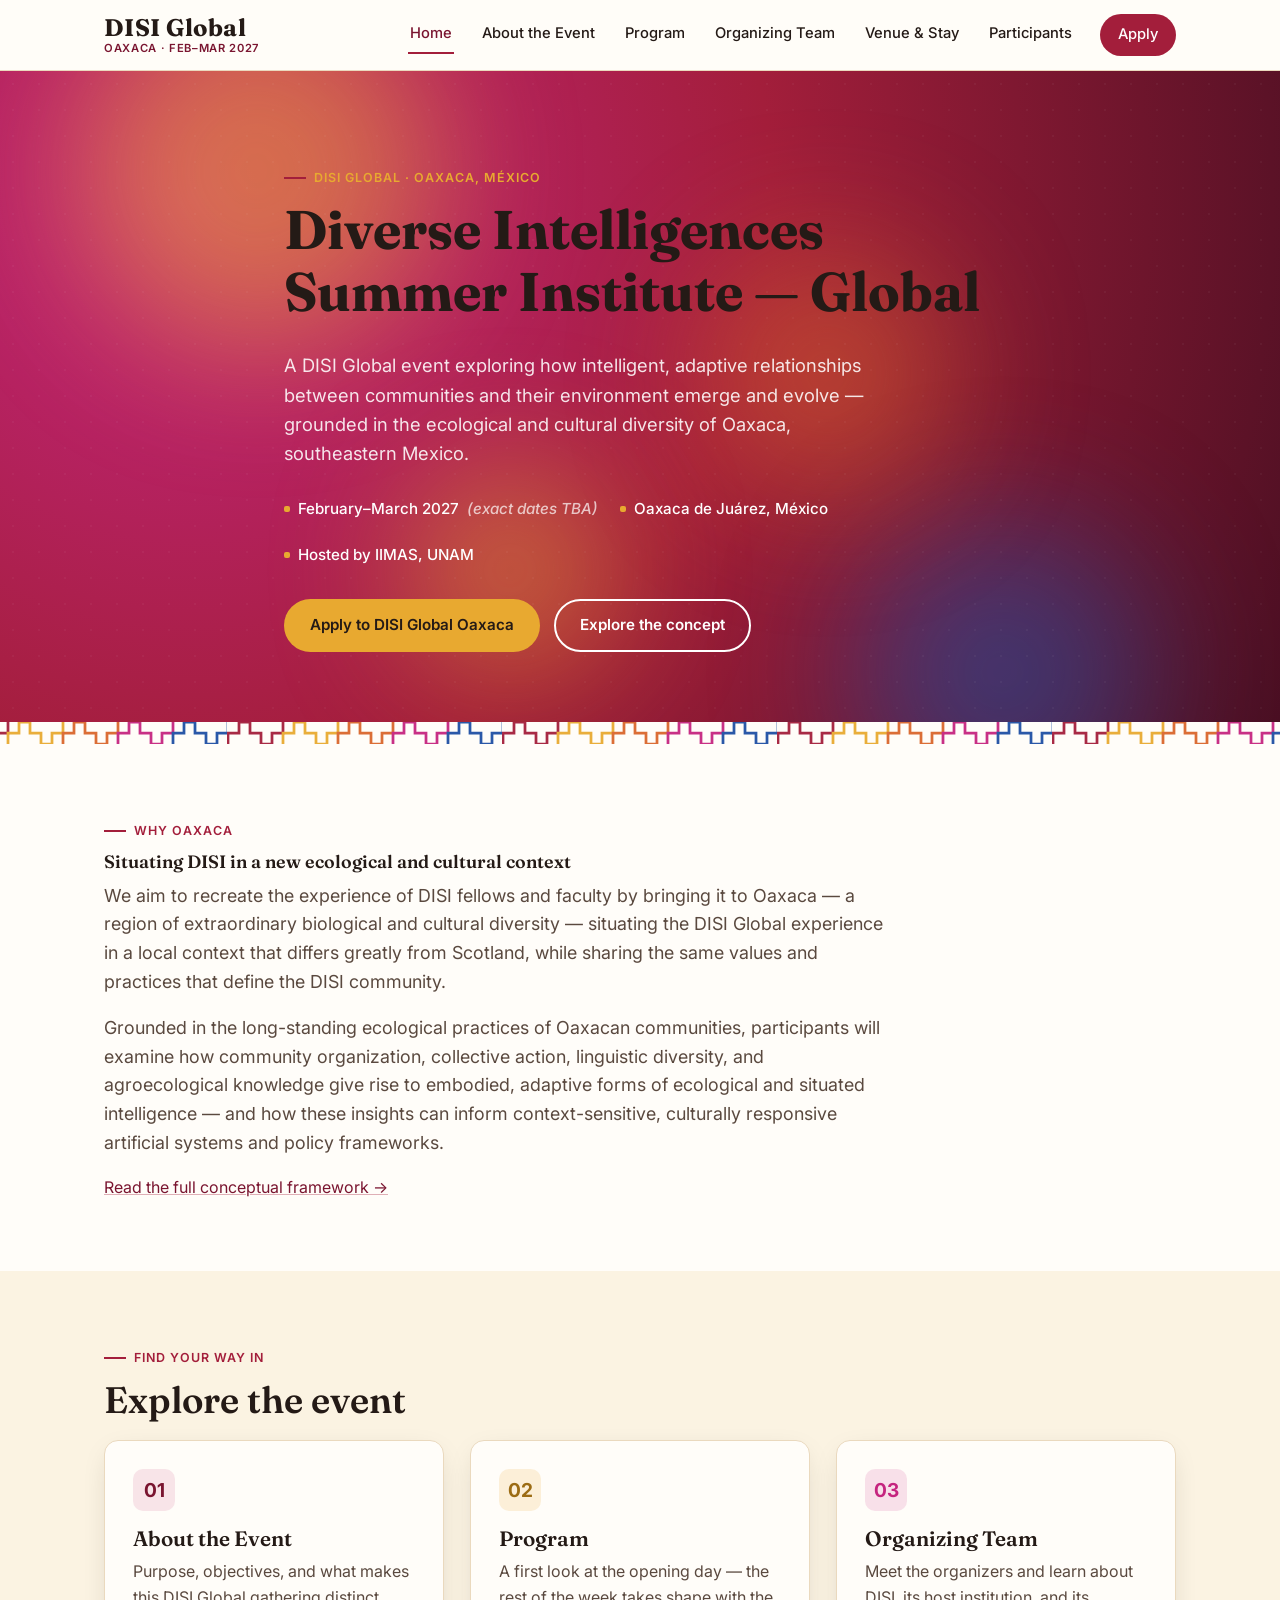
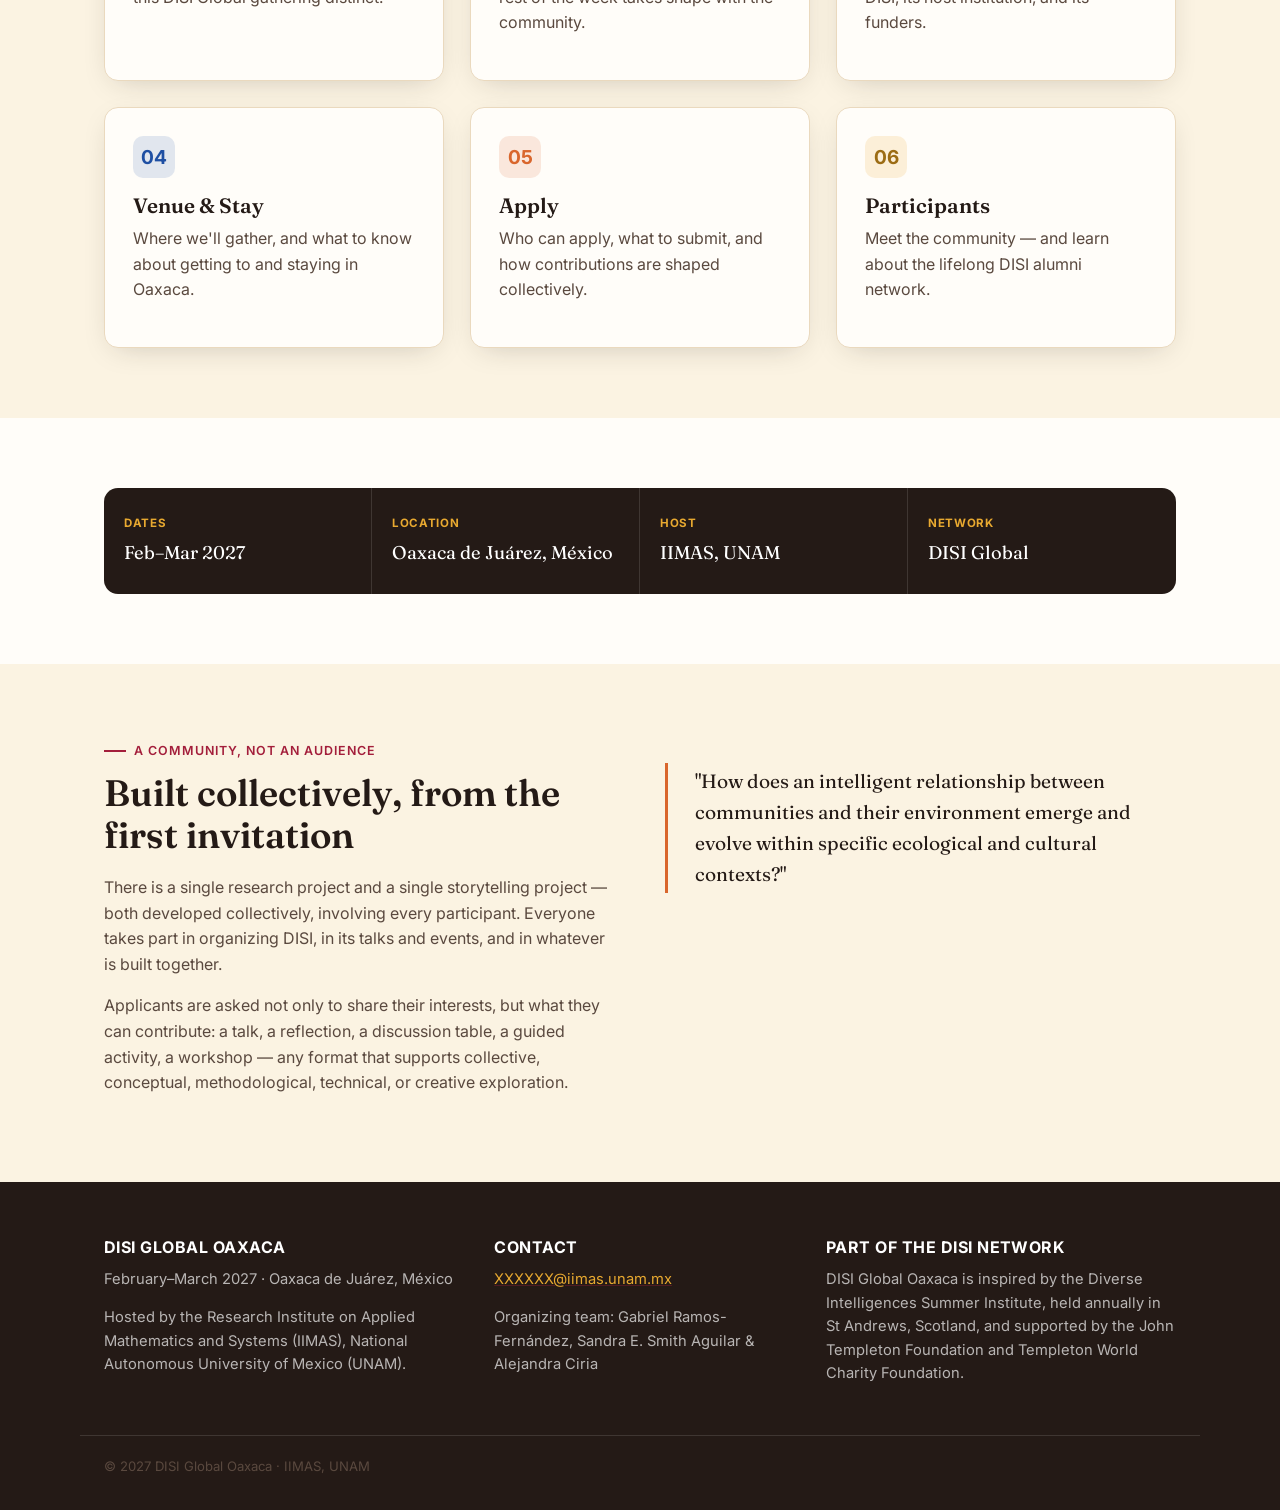
==== index.html @ a5897140 "Initial DISI Global Oaxaca website" ====
<!DOCTYPE html>
<html lang="en">
<head>
<meta charset="UTF-8">
<meta name="viewport" content="width=device-width, initial-scale=1.0">
<title>DISI Global Oaxaca — Diverse Intelligences Summer Institute</title>
<meta name="description" content="DISI Global Oaxaca (February–March 2027) explores ecological and situated intelligence across biological, social, and artificial systems, grounded in the cultural and biological diversity of Oaxaca, Mexico.">
<link rel="icon" href="assets/favicon.svg" type="image/svg+xml">
<link rel="stylesheet" href="css/style.css">
</head>
<body>

<header class="site-header">
  <div class="container header-inner">
    <a href="index.html" class="brand">
      <span class="brand-mark">DISI Global</span>
      <span class="brand-sub">Oaxaca · Feb–Mar 2027</span>
    </a>
    <button class="nav-toggle" aria-label="Toggle menu" aria-expanded="false">
      <span></span><span></span><span></span>
    </button>
    <nav class="site-nav">
      <a href="index.html">Home</a>
      <a href="about.html">About the Event</a>
      <a href="program.html">Program</a>
      <a href="organizers.html">Organizing Team</a>
      <a href="venue.html">Venue &amp; Stay</a>
      <a href="participants.html">Participants</a>
      <a href="apply.html" class="nav-cta">Apply</a>
    </nav>
  </div>
</header>

<section class="hero">
  <div class="hero-blobs" aria-hidden="true">
    <span class="hero-blob b1"></span>
    <span class="hero-blob b2"></span>
    <span class="hero-blob b3"></span>
    <span class="hero-blob b4"></span>
  </div>
  <div class="container hero-inner">
    <span class="eyebrow" style="color:var(--marigold)">DISI Global · Oaxaca, México</span>
    <h1>Diverse Intelligences<br>Summer Institute — Global</h1>
    <p class="lede">A DISI Global event exploring how intelligent, adaptive relationships between communities and their environment emerge and evolve — grounded in the ecological and cultural diversity of Oaxaca, southeastern Mexico.</p>
    <div class="meta-row">
      <span>February–March 2027 <em style="opacity:.7">(exact dates TBA)</em></span>
      <span>Oaxaca de Juárez, México</span>
      <span>Hosted by IIMAS, UNAM</span>
    </div>
    <div class="cta-row">
      <a href="apply.html" class="btn btn-primary on-hero">Apply to DISI Global Oaxaca</a>
      <a href="about.html" class="btn btn-outline on-dark">Explore the concept</a>
    </div>
  </div>
</section>
<div class="pattern-strip"></div>

<section>
  <div class="container">
    <span class="eyebrow">Why Oaxaca</span>
    <h2 class="lead-text">Situating DISI in a new ecological and cultural context</h2>
    <p class="lead-text">We aim to recreate the experience of DISI fellows and faculty by bringing it to Oaxaca — a region of extraordinary biological and cultural diversity — situating the DISI Global experience in a local context that differs greatly from Scotland, while sharing the same values and practices that define the DISI community.</p>
    <p class="lead-text">Grounded in the long-standing ecological practices of Oaxacan communities, participants will examine how community organization, collective action, linguistic diversity, and agroecological knowledge give rise to embodied, adaptive forms of ecological and situated intelligence — and how these insights can inform context-sensitive, culturally responsive artificial systems and policy frameworks.</p>
    <a href="about.html">Read the full conceptual framework →</a>
  </div>
</section>

<section class="section-alt">
  <div class="container">
    <span class="eyebrow">Find your way in</span>
    <h2>Explore the event</h2>
    <div class="grid grid-3">
      <a href="about.html" class="card" style="text-decoration:none;">
        <div class="card-icon">01</div>
        <h3>About the Event</h3>
        <p>Purpose, objectives, and what makes this DISI Global gathering distinct.</p>
      </a>
      <a href="program.html" class="card" style="text-decoration:none;">
        <div class="card-icon mustard">02</div>
        <h3>Program</h3>
        <p>A first look at the opening day — the rest of the week takes shape with the community.</p>
      </a>
      <a href="organizers.html" class="card" style="text-decoration:none;">
        <div class="card-icon magenta">03</div>
        <h3>Organizing Team</h3>
        <p>Meet the organizers and learn about DISI, its host institution, and its funders.</p>
      </a>
      <a href="venue.html" class="card" style="text-decoration:none;">
        <div class="card-icon cobalt">04</div>
        <h3>Venue &amp; Stay</h3>
        <p>Where we'll gather, and what to know about getting to and staying in Oaxaca.</p>
      </a>
      <a href="apply.html" class="card" style="text-decoration:none;">
        <div class="card-icon terracotta">05</div>
        <h3>Apply</h3>
        <p>Who can apply, what to submit, and how contributions are shaped collectively.</p>
      </a>
      <a href="participants.html" class="card" style="text-decoration:none;">
        <div class="card-icon mustard">06</div>
        <h3>Participants</h3>
        <p>Meet the community — and learn about the lifelong DISI alumni network.</p>
      </a>
    </div>
  </div>
</section>

<section>
  <div class="container">
    <div class="facts-strip">
      <div class="fact"><div class="label">Dates</div><div class="value">Feb–Mar 2027</div></div>
      <div class="fact"><div class="label">Location</div><div class="value">Oaxaca de Juárez, México</div></div>
      <div class="fact"><div class="label">Host</div><div class="value">IIMAS, UNAM</div></div>
      <div class="fact"><div class="label">Network</div><div class="value">DISI Global</div></div>
    </div>
  </div>
</section>

<section class="section-alt">
  <div class="container two-col">
    <div>
      <span class="eyebrow">A community, not an audience</span>
      <h2>Built collectively, from the first invitation</h2>
      <p>There is a single research project and a single storytelling project — both developed collectively, involving every participant. Everyone takes part in organizing DISI, in its talks and events, and in whatever is built together.</p>
      <p>Applicants are asked not only to share their interests, but what they can contribute: a talk, a reflection, a discussion table, a guided activity, a workshop — any format that supports collective, conceptual, methodological, technical, or creative exploration.</p>
    </div>
    <blockquote>
      "How does an intelligent relationship between communities and their environment emerge and evolve within specific ecological and cultural contexts?"
    </blockquote>
  </div>
</section>

<footer class="site-footer">
  <div class="container footer-inner">
    <div>
      <h3>DISI Global Oaxaca</h3>
      <p>February–March 2027 · Oaxaca de Juárez, México</p>
      <p>Hosted by the Research Institute on Applied Mathematics and Systems (IIMAS), National Autonomous University of Mexico (UNAM).</p>
    </div>
    <div>
      <h3>Contact</h3>
      <p><a href="mailto:XXXXXX@iimas.unam.mx">XXXXXX@iimas.unam.mx</a></p>
      <p>Organizing team: Gabriel Ramos-Fernández, Sandra E. Smith Aguilar &amp; Alejandra Ciria</p>
    </div>
    <div>
      <h3>Part of the DISI Network</h3>
      <p>DISI Global Oaxaca is inspired by the Diverse Intelligences Summer Institute, held annually in St Andrews, Scotland, and supported by the John Templeton Foundation and Templeton World Charity Foundation.</p>
    </div>
  </div>
  <div class="footer-bottom container">
    <p>© 2027 DISI Global Oaxaca · IIMAS, UNAM</p>
  </div>
</footer>

<script src="js/main.js"></script>
</body>
</html>
---- css/style.css ----
/* ==========================================================================
   DISI Global Oaxaca — design system
   ========================================================================== */

@import url('https://fonts.googleapis.com/css2?family=Fraunces:opsz,wght@9..144,400;9..144,500;9..144,600;9..144,700&family=Inter:wght@400;500;600;700&display=swap');

:root {
  /* brand — grana cochinilla, the classic Oaxacan cochineal red */
  --cochinilla:        #A31E3B;
  --cochinilla-dark:   #7A1530;
  --cochinilla-tint:   #F8E4E8;

  /* Oaxaca-inspired accents — market walls, textiles */
  --terracotta:  #D9662C;
  --marigold:    #E8A930;
  --magenta:     #C5257F;
  --cobalt:      #1E4FA3;
  --wine:        #4A0F22;

  /* neutrals */
  --cream:       #FBF3E2;
  --paper:       #FFFDF9;
  --charcoal:    #241A16;
  --ink-soft:    #5A493F;
  --line:        #EAD9BE;

  --font-display: 'Fraunces', Georgia, serif;
  --font-body: 'Inter', -apple-system, BlinkMacSystemFont, sans-serif;

  --radius: 14px;
  --shadow-soft: 0 8px 30px -12px rgba(34, 31, 28, 0.25);
  --container: 1120px;
}

* { box-sizing: border-box; }
html { scroll-behavior: smooth; }

body {
  margin: 0;
  font-family: var(--font-body);
  color: var(--charcoal);
  background: var(--paper);
  line-height: 1.6;
  -webkit-font-smoothing: antialiased;
}

h1, h2, h3, h4 {
  font-family: var(--font-display);
  font-weight: 600;
  line-height: 1.15;
  margin: 0 0 0.5em;
  color: var(--charcoal);
}

h1 { font-size: clamp(2.2rem, 5vw, 3.4rem); font-weight: 700; }
h2 { font-size: clamp(1.6rem, 3vw, 2.3rem); }
h3 { font-size: 1.3rem; }

p { margin: 0 0 1em; color: var(--ink-soft); }
a { color: var(--cochinilla-dark); text-decoration-color: rgba(163,30,59,0.35); }
a:hover { color: var(--terracotta); }

.container {
  max-width: var(--container);
  margin: 0 auto;
  padding: 0 24px;
}

.eyebrow {
  display: inline-flex;
  align-items: center;
  gap: 8px;
  font-size: 0.78rem;
  font-weight: 600;
  letter-spacing: 0.08em;
  text-transform: uppercase;
  color: var(--cochinilla);
  margin-bottom: 0.9em;
}
.eyebrow::before {
  content: "";
  width: 22px;
  height: 2px;
  background: var(--cochinilla);
  display: inline-block;
}

/* ---------------------------------- pattern strip ---------------------- */
.pattern-strip {
  height: 22px;
  background: url('../assets/pattern.svg') repeat-x center / auto 100%;
  opacity: 0.95;
}

/* ---------------------------------- header ------------------------------ */
.site-header {
  position: sticky;
  top: 0;
  z-index: 100;
  background: rgba(255, 253, 248, 0.92);
  backdrop-filter: blur(8px);
  border-bottom: 1px solid var(--line);
}
.header-inner {
  display: flex;
  align-items: center;
  justify-content: space-between;
  padding: 14px 24px;
}
.brand {
  display: flex;
  flex-direction: column;
  text-decoration: none;
  line-height: 1.1;
}
.brand-mark {
  font-family: var(--font-display);
  font-weight: 700;
  font-size: 1.5rem;
  color: var(--charcoal);
  letter-spacing: 0.02em;
}
.brand-sub {
  font-size: 0.7rem;
  color: var(--cochinilla-dark);
  font-weight: 600;
  letter-spacing: 0.06em;
  text-transform: uppercase;
}

.site-nav {
  display: flex;
  align-items: center;
  gap: 26px;
}
.site-nav a {
  font-size: 0.92rem;
  font-weight: 500;
  color: var(--charcoal);
  text-decoration: none;
  padding: 6px 2px;
  border-bottom: 2px solid transparent;
  transition: border-color 0.15s ease, color 0.15s ease;
}
.site-nav a:hover { color: var(--cochinilla-dark); }
.site-nav a.active { border-color: var(--cochinilla); color: var(--cochinilla-dark); }
.site-nav a.nav-cta {
  background: var(--cochinilla);
  color: #fff;
  padding: 9px 18px;
  border-radius: 999px;
  border-bottom: none;
}
.site-nav a.nav-cta:hover { background: var(--terracotta); color: #fff; }

.nav-toggle {
  display: none;
  flex-direction: column;
  gap: 5px;
  background: none;
  border: none;
  cursor: pointer;
  padding: 8px;
}
.nav-toggle span {
  width: 24px;
  height: 2px;
  background: var(--charcoal);
  display: block;
}

/* ---------------------------------- buttons ------------------------------ */
.btn {
  display: inline-flex;
  align-items: center;
  gap: 8px;
  padding: 12px 24px;
  border-radius: 999px;
  font-weight: 600;
  font-size: 0.95rem;
  text-decoration: none;
  border: 2px solid transparent;
  transition: transform 0.15s ease, box-shadow 0.15s ease, background 0.15s ease;
}
.btn:hover { transform: translateY(-1px); }
.btn-primary { background: var(--cochinilla); color: #fff; }
.btn-primary:hover { background: var(--cochinilla-dark); color: #fff; }
.btn-primary.on-hero { background: var(--marigold); color: var(--charcoal); }
.btn-primary.on-hero:hover { background: #fff; color: var(--cochinilla-dark); }
.btn-outline { border-color: var(--charcoal); color: var(--charcoal); }
.btn-outline:hover { border-color: var(--cochinilla-dark); color: var(--cochinilla-dark); }
.btn-outline.on-dark { border-color: #fff; color: #fff; }
.btn-outline.on-dark:hover { border-color: var(--marigold); color: var(--marigold); }

/* ---------------------------------- hero ------------------------------ */
.hero {
  position: relative;
  background: radial-gradient(circle at 15% 20%, var(--magenta) 0%, var(--cochinilla) 48%, var(--wine) 100%);
  color: #fff;
  padding: 90px 0 70px;
  overflow: hidden;
}
.hero::after {
  content: "";
  position: absolute;
  inset: 0;
  background-image: radial-gradient(rgba(255,255,255,0.08) 1.5px, transparent 1.5px);
  background-size: 26px 26px;
  opacity: 0.5;
  pointer-events: none;
}
.hero-inner { position: relative; z-index: 1; max-width: 760px; }

/* animated, mouse-reactive color blobs — homepage hero only */
.hero-blobs {
  position: absolute;
  inset: 0;
  z-index: 0;
  overflow: hidden;
  pointer-events: none;
  transition: transform 0.35s ease-out;
}
.hero-blob {
  position: absolute;
  border-radius: 50%;
  filter: blur(70px);
  opacity: 0.55;
  will-change: transform;
}
.hero-blob.b1 { width: 360px; height: 360px; background: var(--marigold); top: -80px; left: 6%; animation: drift1 15s ease-in-out infinite; }
.hero-blob.b2 { width: 300px; height: 300px; background: var(--cobalt); bottom: -100px; right: 10%; animation: drift2 19s ease-in-out infinite; }
.hero-blob.b3 { width: 240px; height: 240px; background: var(--terracotta); top: 28%; right: 26%; animation: drift3 12s ease-in-out infinite; }
.hero-blob.b4 { width: 200px; height: 200px; background: var(--marigold); bottom: 8%; left: 32%; animation: drift1 17s ease-in-out infinite reverse; }

@keyframes drift1 {
  0%, 100% { transform: translate(0, 0) scale(1); }
  50% { transform: translate(34px, -24px) scale(1.08); }
}
@keyframes drift2 {
  0%, 100% { transform: translate(0, 0) scale(1); }
  50% { transform: translate(-28px, 26px) scale(0.94); }
}
@keyframes drift3 {
  0%, 100% { transform: translate(0, 0) scale(1); }
  50% { transform: translate(22px, 18px) scale(1.12); }
}
@media (prefers-reduced-motion: reduce) {
  .hero-blob { animation: none; }
}

.hero p.lede { color: rgba(255,255,255,0.88); font-size: 1.15rem; max-width: 620px; }
.hero .meta-row {
  display: flex;
  flex-wrap: wrap;
  gap: 22px;
  margin: 28px 0 32px;
  font-size: 0.95rem;
  font-weight: 500;
}
.hero .meta-row span { display: flex; align-items: center; gap: 8px; }
.hero .meta-row span::before {
  content: "";
  width: 6px;
  height: 6px;
  border-radius: 2px;
  background: var(--marigold);
  display: inline-block;
  flex-shrink: 0;
}
.hero .cta-row { display: flex; flex-wrap: wrap; gap: 14px; }

.page-hero {
  position: relative;
  overflow: hidden;
  background: linear-gradient(135deg, var(--cochinilla), var(--wine));
  color: #fff;
  padding: 64px 0 50px;
}
.page-hero .eyebrow { color: var(--marigold); }
.page-hero .eyebrow::before { background: var(--marigold); }
.page-hero p { color: rgba(255,255,255,0.85); max-width: 680px; }
.page-hero h1 { color: #fff; }

/* ---------------------------------- sections ------------------------------ */
section { padding: 70px 0; }
.section-alt { background: var(--cream); }
.section-tight { padding: 50px 0; }

.lead-text { font-size: 1.12rem; max-width: 780px; }

.grid {
  display: grid;
  gap: 26px;
}
.grid-2 { grid-template-columns: repeat(2, 1fr); }
.grid-3 { grid-template-columns: repeat(3, 1fr); }
.grid-4 { grid-template-columns: repeat(4, 1fr); }

.card {
  background: var(--paper);
  border: 1px solid var(--line);
  border-radius: var(--radius);
  padding: 28px;
  box-shadow: var(--shadow-soft);
  transition: transform 0.18s ease, box-shadow 0.18s ease;
}
.card:hover { transform: translateY(-3px); }
.card h3 { margin-bottom: 0.4em; }
.card .card-icon {
  width: 42px; height: 42px;
  border-radius: 10px;
  display: flex; align-items: center; justify-content: center;
  background: var(--cochinilla-tint);
  color: var(--cochinilla-dark);
  font-size: 1.2rem;
  margin-bottom: 16px;
  font-weight: 700;
}
/* color-blocking accent variants for card icons */
.card .card-icon.mustard     { background: rgba(232,169,48,0.16); color: #9C6C14; }
.card .card-icon.terracotta  { background: rgba(217,102,44,0.14); color: var(--terracotta); }
.card .card-icon.magenta     { background: rgba(197,37,127,0.13); color: var(--magenta); }
.card .card-icon.cobalt      { background: rgba(30,79,163,0.13); color: var(--cobalt); }

.pill {
  display: inline-block;
  padding: 5px 14px;
  border-radius: 999px;
  background: var(--cochinilla-tint);
  color: var(--cochinilla-dark);
  font-size: 0.78rem;
  font-weight: 600;
  letter-spacing: 0.03em;
}

blockquote {
  border-left: 3px solid var(--terracotta);
  margin: 1.5em 0;
  padding: 0.2em 0 0.2em 1.4em;
  font-family: var(--font-display);
  font-size: 1.2rem;
  color: var(--charcoal);
}

ul.checklist { list-style: none; padding: 0; margin: 0; }
ul.checklist li {
  position: relative;
  padding: 8px 0 8px 30px;
  color: var(--ink-soft);
  border-bottom: 1px dashed var(--line);
}
ul.checklist li:last-child { border-bottom: none; }
ul.checklist li::before {
  content: "";
  position: absolute;
  left: 0; top: 14px;
  width: 10px; height: 10px;
  border-radius: 3px;
  background: var(--terracotta);
}

/* ---------------------------------- timeline (program page) ------------ */
.timeline {
  position: relative;
  padding-left: 34px;
  border-left: 2px solid var(--line);
}
.timeline-item { position: relative; padding-bottom: 34px; }
.timeline-item:last-child { padding-bottom: 0; }
.timeline-item::before {
  content: "";
  position: absolute;
  left: -41px; top: 4px;
  width: 14px; height: 14px;
  border-radius: 50%;
  background: var(--cochinilla);
  border: 3px solid var(--paper);
  box-shadow: 0 0 0 2px var(--cochinilla);
}
.timeline-item .time {
  font-size: 0.8rem;
  font-weight: 700;
  letter-spacing: 0.05em;
  text-transform: uppercase;
  color: var(--cochinilla-dark);
  margin-bottom: 4px;
  display: block;
}
.day-block {
  border: 1px solid var(--line);
  border-radius: var(--radius);
  padding: 32px;
  background: var(--paper);
  margin-bottom: 26px;
}
.day-block.tba {
  background: var(--cream);
  text-align: center;
  padding: 40px 32px;
}
.day-block.tba h3 { color: var(--ink-soft); }

/* ---------------------------------- profile cards ------------------------------ */
.profile-card {
  background: var(--paper);
  border: 1px solid var(--line);
  border-radius: var(--radius);
  padding: 26px;
  text-align: left;
}
.profile-avatar {
  width: 64px; height: 64px;
  border-radius: 50%;
  background: linear-gradient(135deg, var(--cochinilla), var(--wine));
  color: #fff;
  display: flex; align-items: center; justify-content: center;
  font-family: var(--font-display);
  font-weight: 700;
  font-size: 1.3rem;
  margin-bottom: 16px;
}
.profile-avatar.mustard { background: linear-gradient(135deg, var(--marigold), var(--terracotta)); }
.profile-avatar.cobalt  { background: linear-gradient(135deg, var(--cobalt), var(--magenta)); }
.profile-card .role {
  color: var(--terracotta);
  font-weight: 600;
  font-size: 0.85rem;
  margin-bottom: 10px;
  display: block;
}

/* ---------------------------------- empty state ------------------------------ */
.empty-state {
  text-align: center;
  padding: 70px 30px;
  border: 2px dashed var(--line);
  border-radius: var(--radius);
  background: var(--cream);
}
.empty-state .icon {
  font-family: var(--font-display);
  font-size: 2.6rem;
  color: var(--cochinilla);
  margin-bottom: 8px;
}

/* ---------------------------------- facts strip ------------------------------ */
.facts-strip {
  display: grid;
  grid-template-columns: repeat(4, 1fr);
  gap: 0;
  background: var(--charcoal);
  color: #fff;
  border-radius: var(--radius);
  overflow: hidden;
}
.facts-strip .fact {
  padding: 26px 20px;
  border-right: 1px solid rgba(255,255,255,0.12);
}
.facts-strip .fact:last-child { border-right: none; }
.facts-strip .fact .label {
  font-size: 0.72rem;
  text-transform: uppercase;
  letter-spacing: 0.06em;
  color: var(--marigold);
  font-weight: 700;
  margin-bottom: 6px;
}
.facts-strip .fact .value { font-family: var(--font-display); font-size: 1.15rem; }

/* ---------------------------------- footer ------------------------------ */
.site-footer {
  background: var(--charcoal);
  color: rgba(255,255,255,0.75);
  padding: 56px 0 20px;
}
.footer-inner {
  display: grid;
  grid-template-columns: 1.2fr 1fr 1.2fr;
  gap: 40px;
  padding-bottom: 34px;
}
.footer-inner h3 {
  color: #fff;
  font-size: 1rem;
  font-family: var(--font-body);
  font-weight: 700;
  letter-spacing: 0.03em;
  text-transform: uppercase;
  margin-bottom: 12px;
}
.footer-inner p { color: rgba(255,255,255,0.68); font-size: 0.92rem; }
.footer-inner a { color: var(--marigold); }
.footer-bottom {
  border-top: 1px solid rgba(255,255,255,0.12);
  padding-top: 20px;
  font-size: 0.82rem;
  color: rgba(255,255,255,0.55);
}

/* ---------------------------------- misc ------------------------------ */
.two-col {
  display: grid;
  grid-template-columns: 1fr 1fr;
  gap: 50px;
  align-items: start;
}
.note-box {
  border: 1px solid var(--line);
  background: var(--cochinilla-tint);
  border-radius: var(--radius);
  padding: 22px 26px;
  font-size: 0.95rem;
}
.note-box strong { color: var(--cochinilla-dark); }

.tba-tag {
  display: inline-block;
  background: var(--marigold);
  color: var(--charcoal);
  font-size: 0.72rem;
  font-weight: 700;
  letter-spacing: 0.05em;
  text-transform: uppercase;
  padding: 3px 10px;
  border-radius: 999px;
  margin-left: 8px;
  vertical-align: middle;
}

/* ---------------------------------- responsive ------------------------------ */
@media (max-width: 900px) {
  .grid-3, .grid-4 { grid-template-columns: repeat(2, 1fr); }
  .footer-inner { grid-template-columns: 1fr; gap: 28px; }
  .two-col { grid-template-columns: 1fr; gap: 30px; }
  .facts-strip { grid-template-columns: repeat(2, 1fr); }
  .facts-strip .fact:nth-child(2) { border-right: none; }
}

@media (max-width: 720px) {
  .nav-toggle { display: flex; }
  .site-nav {
    position: absolute;
    top: 100%; left: 0; right: 0;
    background: var(--paper);
    flex-direction: column;
    align-items: flex-start;
    padding: 16px 24px 24px;
    border-bottom: 1px solid var(--line);
    display: none;
    gap: 14px;
  }
  .site-nav.open { display: flex; }
  .site-nav a.nav-cta { margin-top: 6px; }
  .grid-2, .grid-3, .grid-4 { grid-template-columns: 1fr; }
  .facts-strip { grid-template-columns: 1fr; }
  .facts-strip .fact { border-right: none; border-bottom: 1px solid rgba(255,255,255,0.12); }
}
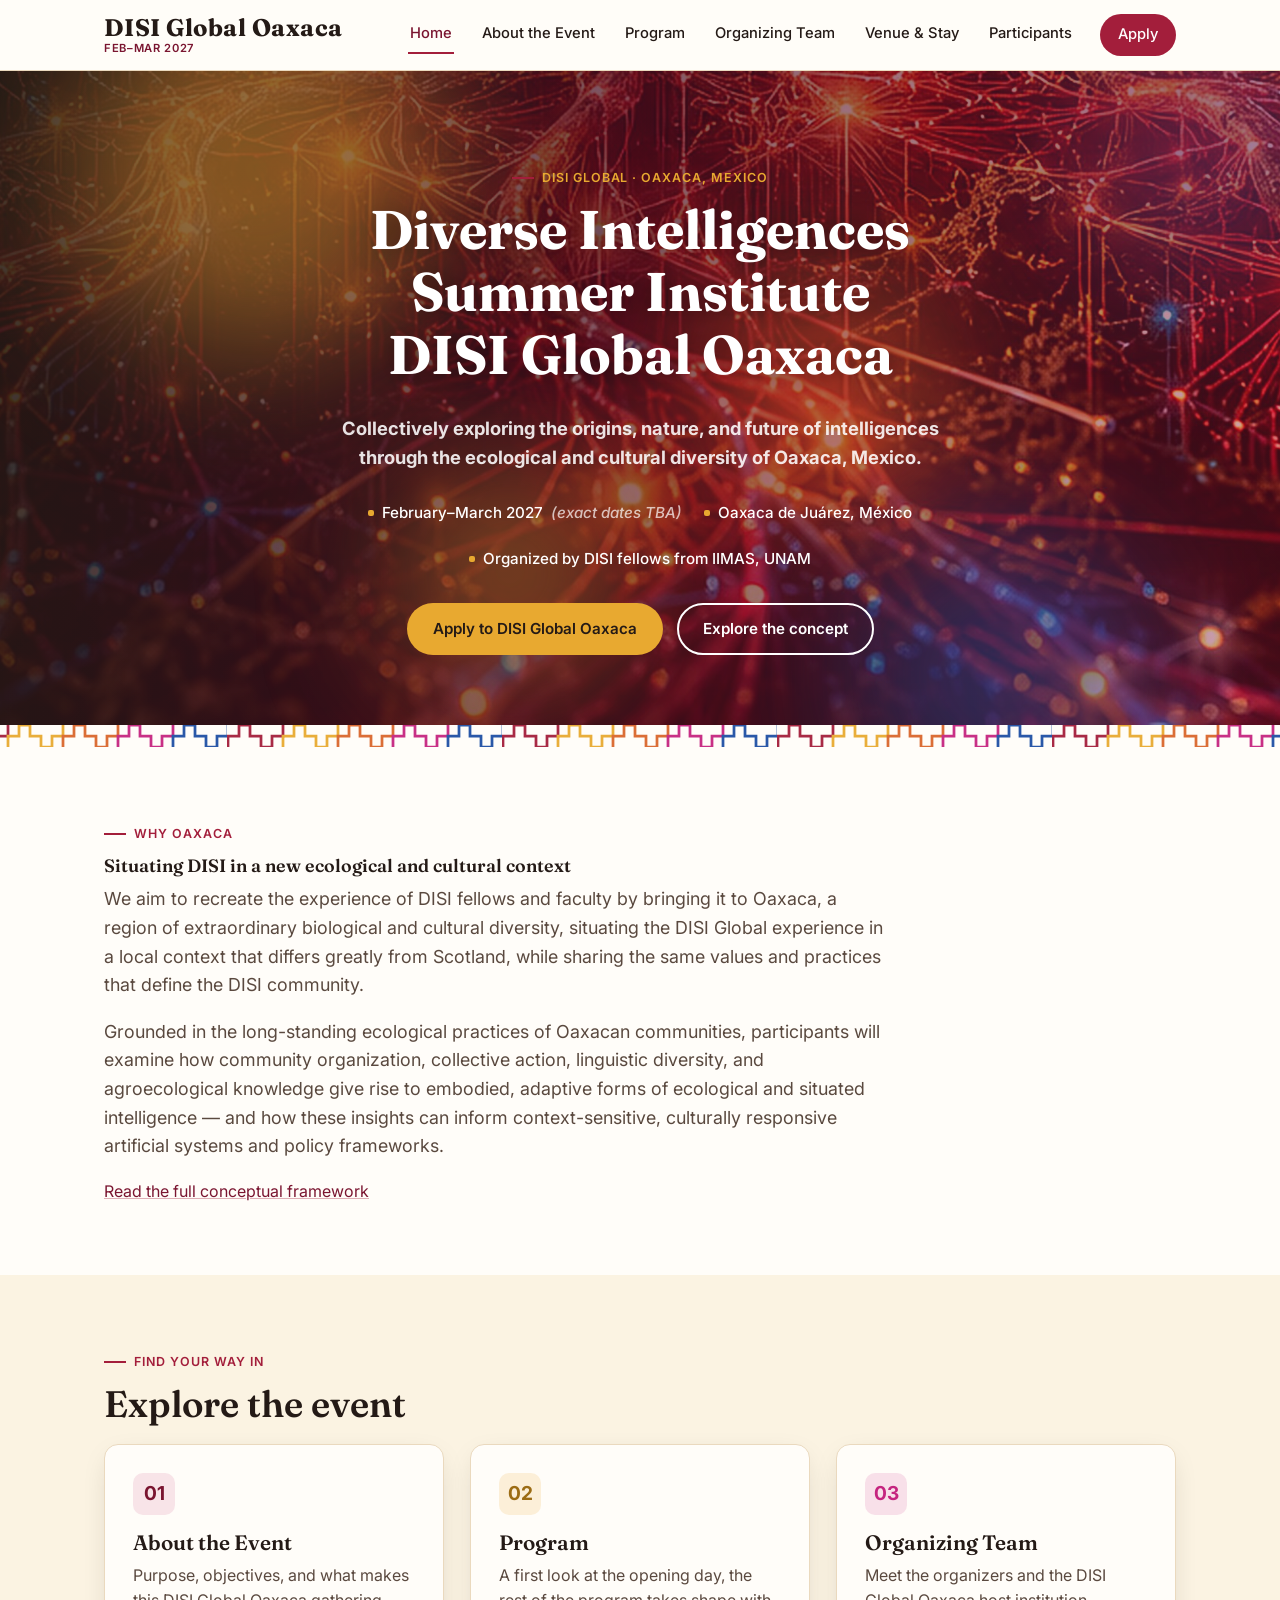
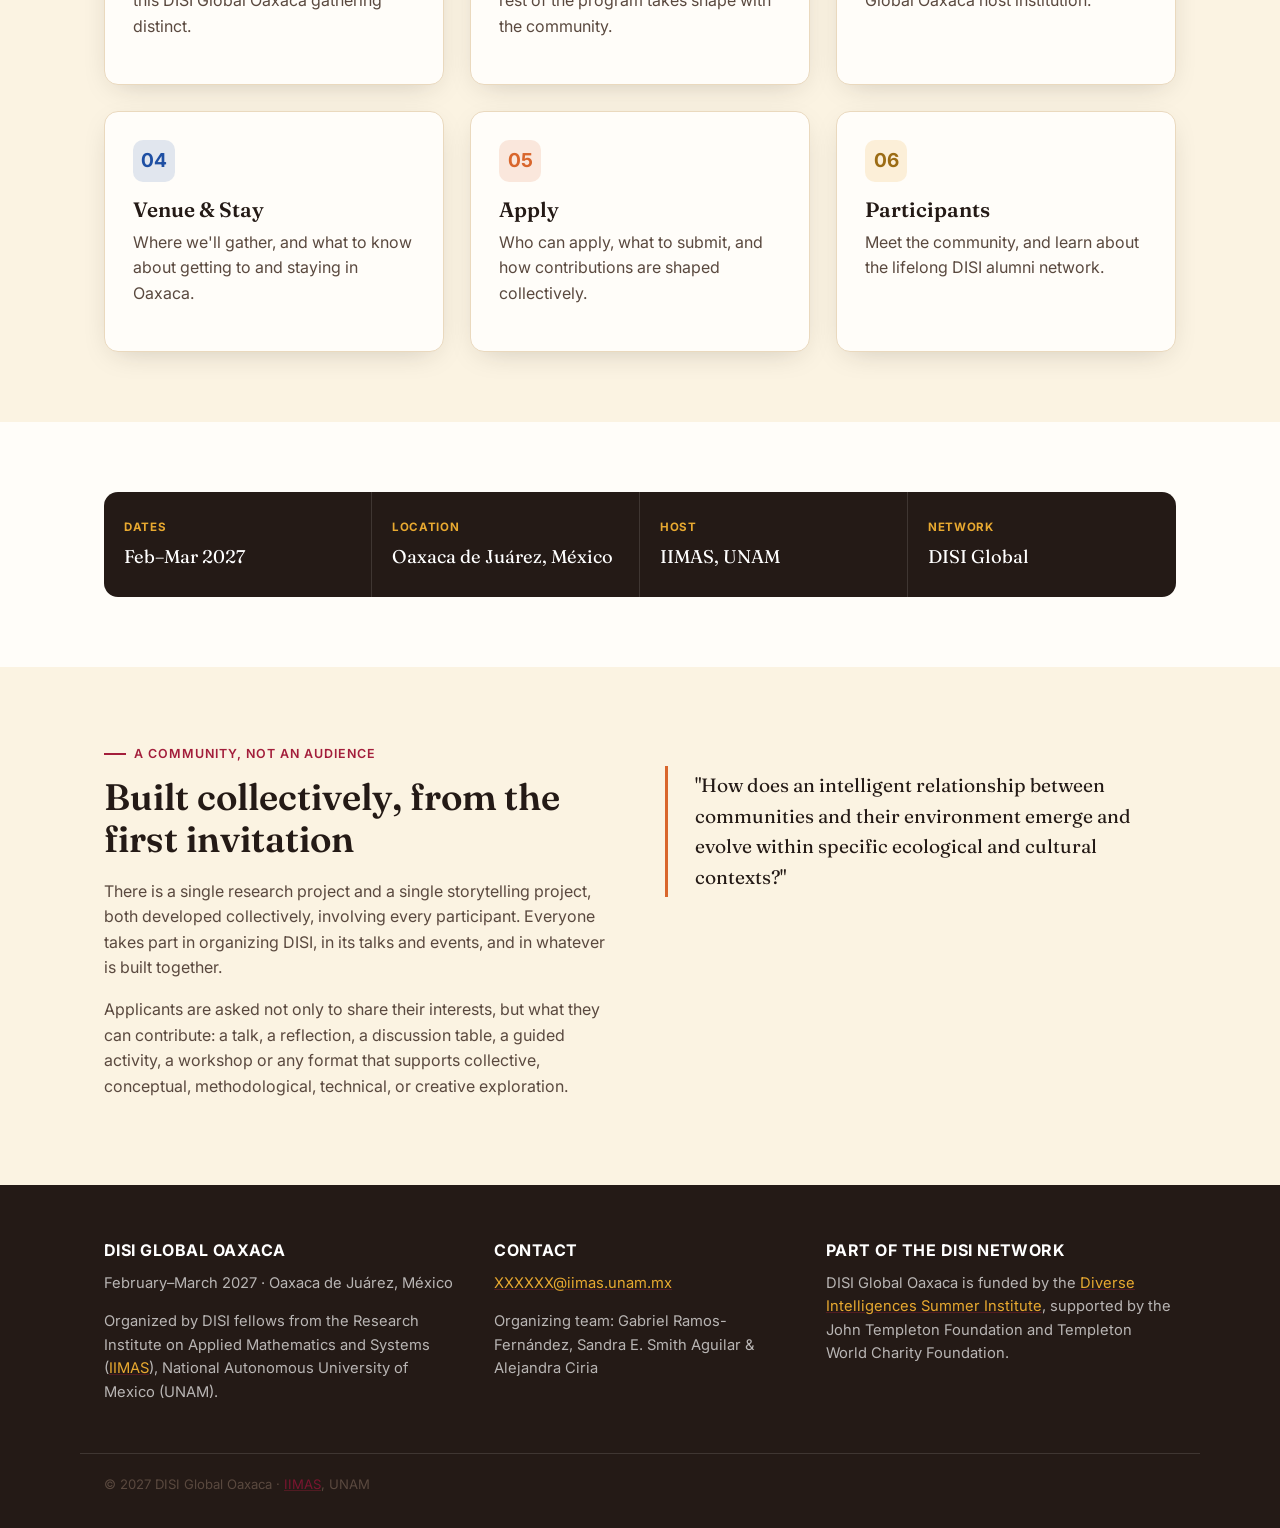
==== commit 9cd942b3: "Update palette, hero image, footer links, and layout refinements" ====
--- a/index.html
+++ b/index.html
@@ -13,8 +13,8 @@
 <header class="site-header">
   <div class="container header-inner">
     <a href="index.html" class="brand">
-      <span class="brand-mark">DISI Global</span>
-      <span class="brand-sub">Oaxaca · Feb–Mar 2027</span>
+      <span class="brand-mark">DISI Global Oaxaca</span>
+      <span class="brand-sub">Feb–Mar 2027</span>
     </a>
     <button class="nav-toggle" aria-label="Toggle menu" aria-expanded="false">
       <span></span><span></span><span></span>
@@ -37,15 +37,16 @@
     <span class="hero-blob b2"></span>
     <span class="hero-blob b3"></span>
     <span class="hero-blob b4"></span>
+    <span class="hero-blob b5"></span>
   </div>
   <div class="container hero-inner">
-    <span class="eyebrow" style="color:var(--marigold)">DISI Global · Oaxaca, México</span>
-    <h1>Diverse Intelligences<br>Summer Institute — Global</h1>
-    <p class="lede">A DISI Global event exploring how intelligent, adaptive relationships between communities and their environment emerge and evolve — grounded in the ecological and cultural diversity of Oaxaca, southeastern Mexico.</p>
+    <span class="eyebrow" style="color:var(--marigold)">DISI Global · Oaxaca, Mexico</span>
+    <h1>Diverse Intelligences<br>Summer Institute<br>DISI Global Oaxaca</h1>
+    <p class="lede"><strong>Collectively exploring the origins, nature, and future of intelligences through the ecological and cultural diversity of Oaxaca, Mexico.</strong></p>
     <div class="meta-row">
       <span>February–March 2027 <em style="opacity:.7">(exact dates TBA)</em></span>
       <span>Oaxaca de Juárez, México</span>
-      <span>Hosted by IIMAS, UNAM</span>
+      <span>Organized by DISI fellows from IIMAS, UNAM</span>
     </div>
     <div class="cta-row">
       <a href="apply.html" class="btn btn-primary on-hero">Apply to DISI Global Oaxaca</a>
@@ -59,9 +60,9 @@
   <div class="container">
     <span class="eyebrow">Why Oaxaca</span>
     <h2 class="lead-text">Situating DISI in a new ecological and cultural context</h2>
-    <p class="lead-text">We aim to recreate the experience of DISI fellows and faculty by bringing it to Oaxaca — a region of extraordinary biological and cultural diversity — situating the DISI Global experience in a local context that differs greatly from Scotland, while sharing the same values and practices that define the DISI community.</p>
+    <p class="lead-text">We aim to recreate the experience of DISI fellows and faculty by bringing it to Oaxaca, a region of extraordinary biological and cultural diversity, situating the DISI Global experience in a local context that differs greatly from Scotland, while sharing the same values and practices that define the DISI community.</p>
     <p class="lead-text">Grounded in the long-standing ecological practices of Oaxacan communities, participants will examine how community organization, collective action, linguistic diversity, and agroecological knowledge give rise to embodied, adaptive forms of ecological and situated intelligence — and how these insights can inform context-sensitive, culturally responsive artificial systems and policy frameworks.</p>
-    <a href="about.html">Read the full conceptual framework →</a>
+    <a href="about.html">Read the full conceptual framework</a>
   </div>
 </section>
 
@@ -73,17 +74,17 @@
       <a href="about.html" class="card" style="text-decoration:none;">
         <div class="card-icon">01</div>
         <h3>About the Event</h3>
-        <p>Purpose, objectives, and what makes this DISI Global gathering distinct.</p>
+        <p>Purpose, objectives, and what makes this DISI Global Oaxaca gathering distinct.</p>
       </a>
       <a href="program.html" class="card" style="text-decoration:none;">
         <div class="card-icon mustard">02</div>
         <h3>Program</h3>
-        <p>A first look at the opening day — the rest of the week takes shape with the community.</p>
+        <p>A first look at the opening day, the rest of the program takes shape with the community.</p>
       </a>
       <a href="organizers.html" class="card" style="text-decoration:none;">
         <div class="card-icon magenta">03</div>
         <h3>Organizing Team</h3>
-        <p>Meet the organizers and learn about DISI, its host institution, and its funders.</p>
+        <p>Meet the organizers and the DISI Global Oaxaca host institution.</p>
       </a>
       <a href="venue.html" class="card" style="text-decoration:none;">
         <div class="card-icon cobalt">04</div>
@@ -98,7 +99,7 @@
       <a href="participants.html" class="card" style="text-decoration:none;">
         <div class="card-icon mustard">06</div>
         <h3>Participants</h3>
-        <p>Meet the community — and learn about the lifelong DISI alumni network.</p>
+        <p>Meet the community, and learn about the lifelong DISI alumni network.</p>
       </a>
     </div>
   </div>
@@ -120,8 +121,8 @@
     <div>
       <span class="eyebrow">A community, not an audience</span>
       <h2>Built collectively, from the first invitation</h2>
-      <p>There is a single research project and a single storytelling project — both developed collectively, involving every participant. Everyone takes part in organizing DISI, in its talks and events, and in whatever is built together.</p>
-      <p>Applicants are asked not only to share their interests, but what they can contribute: a talk, a reflection, a discussion table, a guided activity, a workshop — any format that supports collective, conceptual, methodological, technical, or creative exploration.</p>
+      <p>There is a single research project and a single storytelling project, both developed collectively, involving every participant. Everyone takes part in organizing DISI, in its talks and events, and in whatever is built together.</p>
+      <p>Applicants are asked not only to share their interests, but what they can contribute: a talk, a reflection, a discussion table, a guided activity, a workshop or any format that supports collective, conceptual, methodological, technical, or creative exploration.</p>
     </div>
     <blockquote>
       "How does an intelligent relationship between communities and their environment emerge and evolve within specific ecological and cultural contexts?"
@@ -134,7 +135,7 @@
     <div>
       <h3>DISI Global Oaxaca</h3>
       <p>February–March 2027 · Oaxaca de Juárez, México</p>
-      <p>Hosted by the Research Institute on Applied Mathematics and Systems (IIMAS), National Autonomous University of Mexico (UNAM).</p>
+      <p>Organized by DISI fellows from the Research Institute on Applied Mathematics and Systems (<a href="https://www.iimas.unam.mx/" target="_blank" rel="noopener noreferrer">IIMAS</a>), National Autonomous University of Mexico (UNAM).</p>
     </div>
     <div>
       <h3>Contact</h3>
@@ -143,11 +144,11 @@
     </div>
     <div>
       <h3>Part of the DISI Network</h3>
-      <p>DISI Global Oaxaca is inspired by the Diverse Intelligences Summer Institute, held annually in St Andrews, Scotland, and supported by the John Templeton Foundation and Templeton World Charity Foundation.</p>
+      <p>DISI Global Oaxaca is funded by the <a href="https://disi.org/" target="_blank" rel="noopener noreferrer">Diverse Intelligences Summer Institute</a>, supported by the John Templeton Foundation and Templeton World Charity Foundation.</p>
     </div>
   </div>
   <div class="footer-bottom container">
-    <p>© 2027 DISI Global Oaxaca · IIMAS, UNAM</p>
+    <p>© 2027 DISI Global Oaxaca · <a href="https://www.iimas.unam.mx/" target="_blank" rel="noopener noreferrer">IIMAS</a>, UNAM</p>
   </div>
 </footer>
 
--- a/css/style.css
+++ b/css/style.css
@@ -195,21 +195,14 @@
 /* ---------------------------------- hero ------------------------------ */
 .hero {
   position: relative;
-  background: radial-gradient(circle at 15% 20%, var(--magenta) 0%, var(--cochinilla) 48%, var(--wine) 100%);
+  background:
+    linear-gradient(100deg, rgba(36,26,22,0.90) 0%, rgba(74,15,34,0.72) 42%, rgba(163,30,59,0.38) 100%),
+    url('../assets/hero-bg.jpg') center 60% / cover no-repeat;
   color: #fff;
   padding: 90px 0 70px;
   overflow: hidden;
 }
-.hero::after {
-  content: "";
-  position: absolute;
-  inset: 0;
-  background-image: radial-gradient(rgba(255,255,255,0.08) 1.5px, transparent 1.5px);
-  background-size: 26px 26px;
-  opacity: 0.5;
-  pointer-events: none;
-}
-.hero-inner { position: relative; z-index: 1; max-width: 760px; }
+.hero-inner { position: relative; z-index: 1; max-width: 840px; margin: 0 auto; text-align: center; }
 
 /* animated, mouse-reactive color blobs — homepage hero only */
 .hero-blobs {
@@ -224,13 +217,15 @@
   position: absolute;
   border-radius: 50%;
   filter: blur(70px);
-  opacity: 0.55;
+  opacity: 0.45;
+  mix-blend-mode: screen;
   will-change: transform;
 }
 .hero-blob.b1 { width: 360px; height: 360px; background: var(--marigold); top: -80px; left: 6%; animation: drift1 15s ease-in-out infinite; }
 .hero-blob.b2 { width: 300px; height: 300px; background: var(--cobalt); bottom: -100px; right: 10%; animation: drift2 19s ease-in-out infinite; }
 .hero-blob.b3 { width: 240px; height: 240px; background: var(--terracotta); top: 28%; right: 26%; animation: drift3 12s ease-in-out infinite; }
 .hero-blob.b4 { width: 200px; height: 200px; background: var(--marigold); bottom: 8%; left: 32%; animation: drift1 17s ease-in-out infinite reverse; }
+.hero-blob.b5 { width: 280px; height: 280px; background: linear-gradient(135deg, var(--cochinilla), var(--cobalt)); top: -70px; right: -50px; animation: drift3 16s ease-in-out infinite reverse; }
 
 @keyframes drift1 {
   0%, 100% { transform: translate(0, 0) scale(1); }
@@ -248,10 +243,12 @@
   .hero-blob { animation: none; }
 }
 
-.hero p.lede { color: rgba(255,255,255,0.88); font-size: 1.15rem; max-width: 620px; }
+.hero h1 { color: #fff; text-shadow: 0 2px 24px rgba(0,0,0,0.35); }
+.hero p.lede { color: rgba(255,255,255,0.88); font-size: 1.15rem; max-width: 620px; margin-left: auto; margin-right: auto; }
 .hero .meta-row {
   display: flex;
   flex-wrap: wrap;
+  justify-content: center;
   gap: 22px;
   margin: 28px 0 32px;
   font-size: 0.95rem;
@@ -267,7 +264,7 @@
   display: inline-block;
   flex-shrink: 0;
 }
-.hero .cta-row { display: flex; flex-wrap: wrap; gap: 14px; }
+.hero .cta-row { display: flex; flex-wrap: wrap; justify-content: center; gap: 14px; }
 
 .page-hero {
   position: relative;
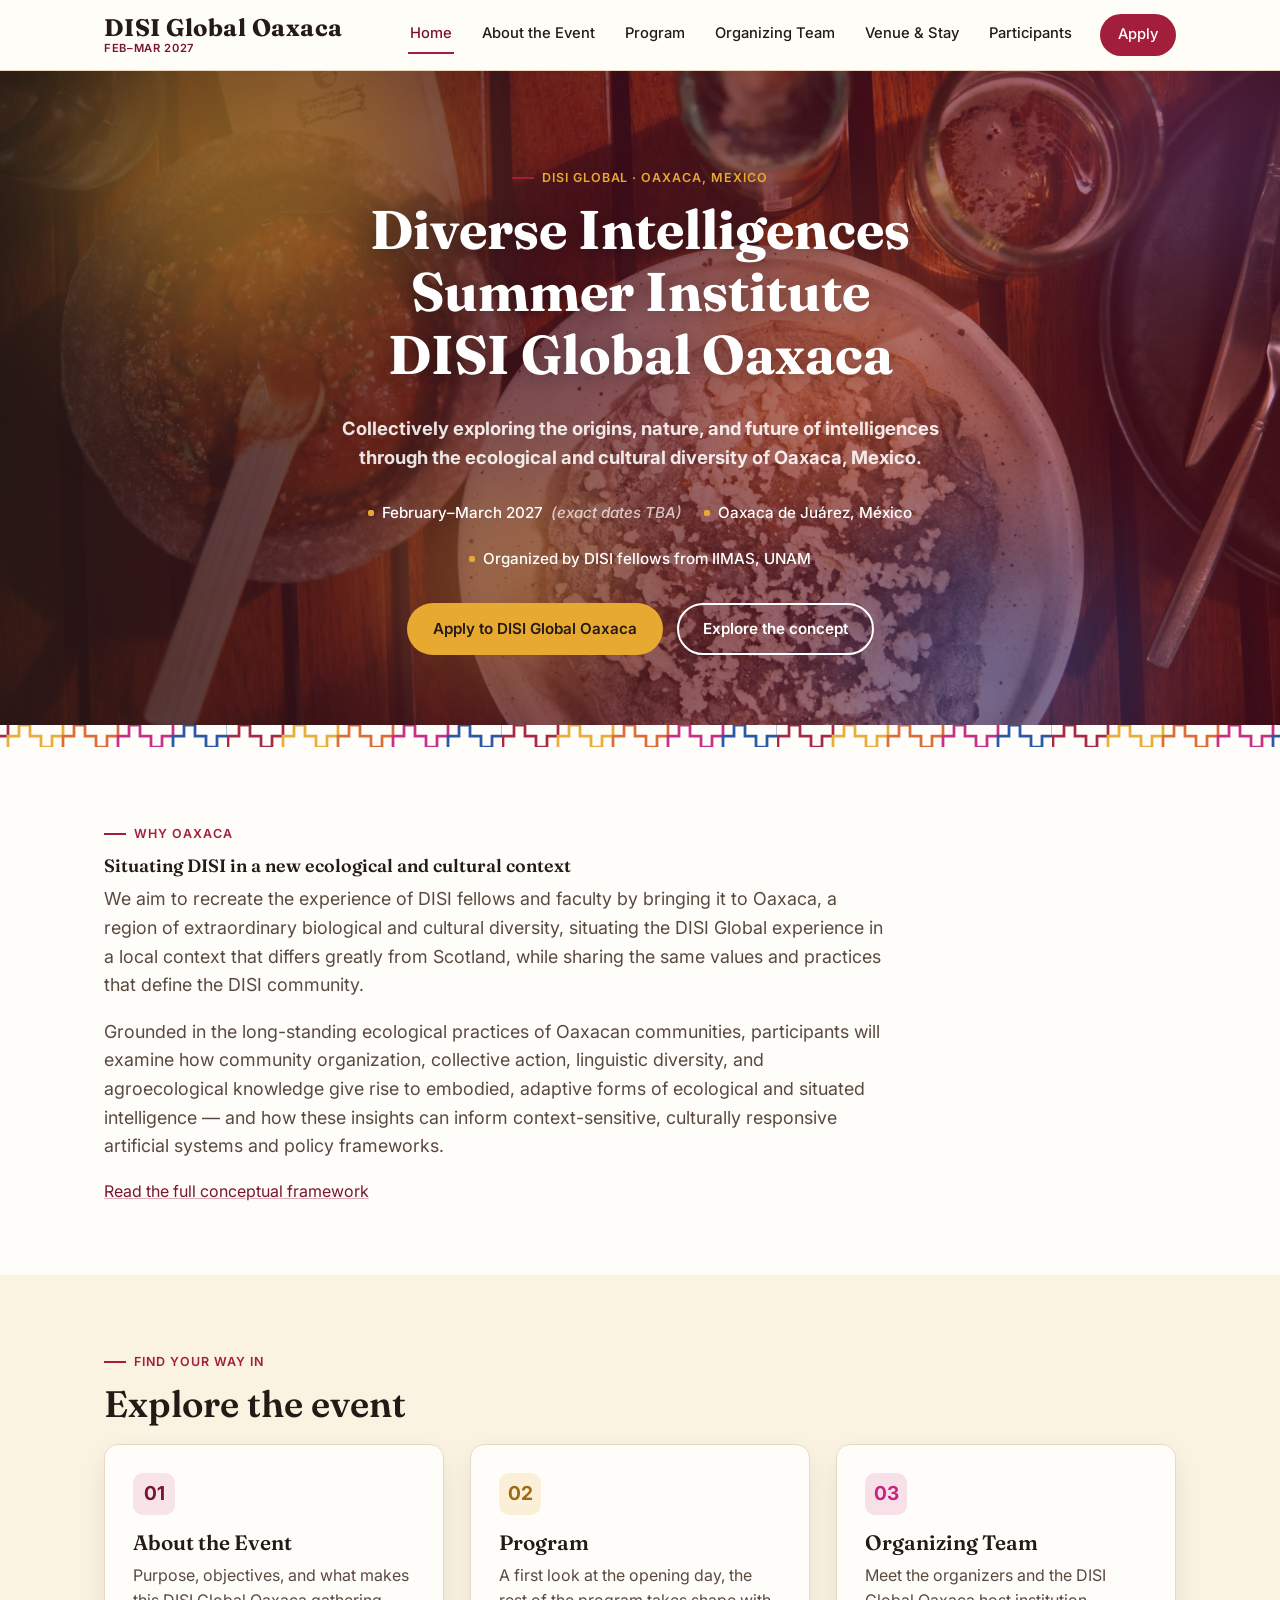
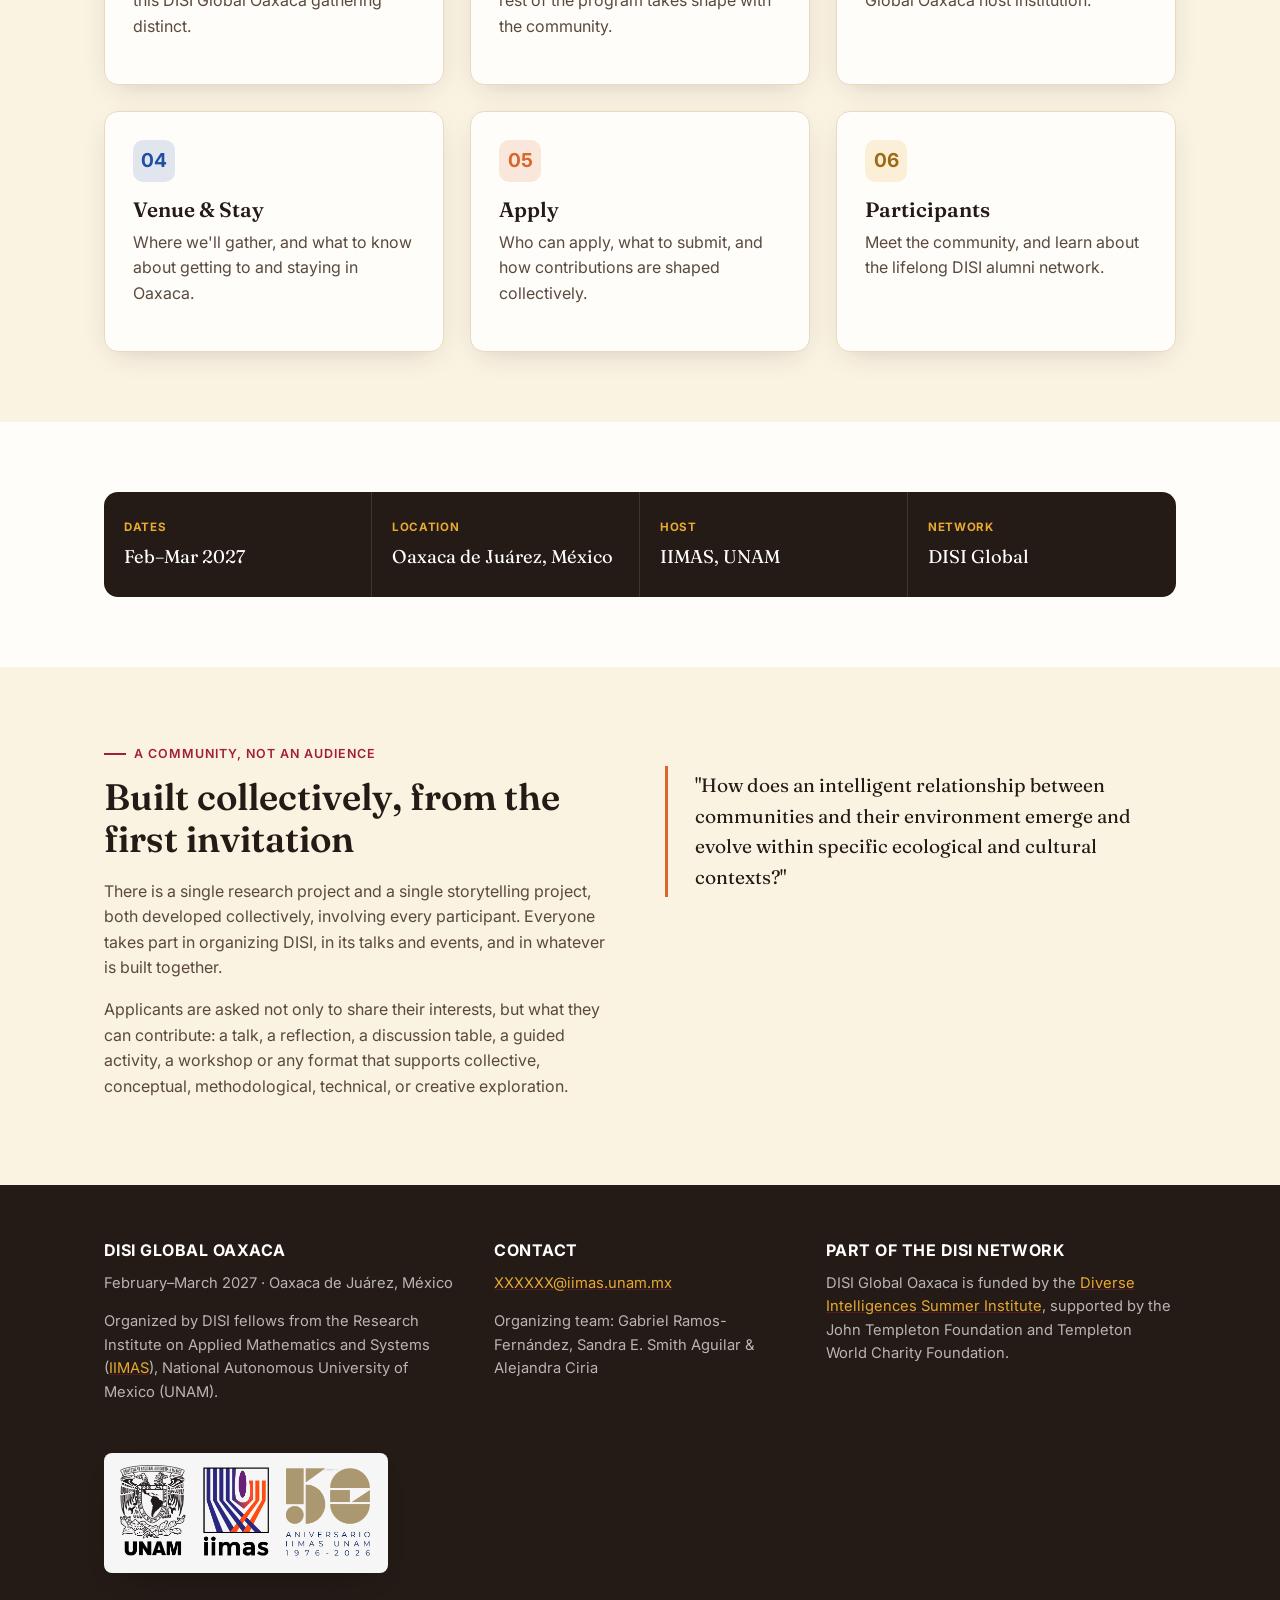
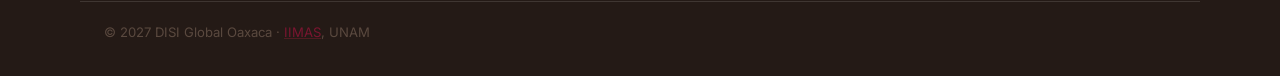
==== commit 662c0e7d: "Add IIMAS logo and rotating Oaxaca hero images" ====
--- a/index.html
+++ b/index.html
@@ -32,6 +32,10 @@
 </header>
 
 <section class="hero">
+  <div class="hero-media" aria-hidden="true">
+    <span class="hero-image-layer is-visible"></span>
+    <span class="hero-image-layer"></span>
+  </div>
   <div class="hero-blobs" aria-hidden="true">
     <span class="hero-blob b1"></span>
     <span class="hero-blob b2"></span>
@@ -147,6 +151,11 @@
       <p>DISI Global Oaxaca is funded by the <a href="https://disi.org/" target="_blank" rel="noopener noreferrer">Diverse Intelligences Summer Institute</a>, supported by the John Templeton Foundation and Templeton World Charity Foundation.</p>
     </div>
   </div>
+  <div class="container footer-logo-row">
+    <a href="https://www.iimas.unam.mx/" class="footer-logo-link" target="_blank" rel="noopener noreferrer" aria-label="IIMAS UNAM">
+      <img src="assets/LOGO-IIMAS_50ANIV.png" alt="IIMAS UNAM 50 aniversario">
+    </a>
+  </div>
   <div class="footer-bottom container">
     <p>© 2027 DISI Global Oaxaca · <a href="https://www.iimas.unam.mx/" target="_blank" rel="noopener noreferrer">IIMAS</a>, UNAM</p>
   </div>
--- a/css/style.css
+++ b/css/style.css
@@ -195,20 +195,41 @@
 /* ---------------------------------- hero ------------------------------ */
 .hero {
   position: relative;
-  background:
-    linear-gradient(100deg, rgba(36,26,22,0.90) 0%, rgba(74,15,34,0.72) 42%, rgba(163,30,59,0.38) 100%),
-    url('../assets/hero-bg.jpg') center 60% / cover no-repeat;
+  background: var(--wine);
   color: #fff;
   padding: 90px 0 70px;
   overflow: hidden;
 }
-.hero-inner { position: relative; z-index: 1; max-width: 840px; margin: 0 auto; text-align: center; }
+.hero::before {
+  content: "";
+  position: absolute;
+  inset: 0;
+  z-index: 1;
+  background: linear-gradient(100deg, rgba(36,26,22,0.90) 0%, rgba(74,15,34,0.72) 42%, rgba(163,30,59,0.36) 100%);
+  pointer-events: none;
+}
+.hero-media {
+  position: absolute;
+  inset: 0;
+  z-index: 0;
+  overflow: hidden;
+}
+.hero-image-layer {
+  position: absolute;
+  inset: 0;
+  background: url('../assets/analuisa-gamboa-DISI.jpg') center 60% / cover no-repeat;
+  opacity: 0;
+  transform: scale(1.02);
+  transition: opacity 1.2s ease;
+}
+.hero-image-layer.is-visible { opacity: 1; }
+.hero-inner { position: relative; z-index: 3; max-width: 840px; margin: 0 auto; text-align: center; }
 
 /* animated, mouse-reactive color blobs — homepage hero only */
 .hero-blobs {
   position: absolute;
   inset: 0;
-  z-index: 0;
+  z-index: 2;
   overflow: hidden;
   pointer-events: none;
   transition: transform 0.35s ease-out;
@@ -489,6 +510,24 @@
 }
 .footer-inner p { color: rgba(255,255,255,0.68); font-size: 0.92rem; }
 .footer-inner a { color: var(--marigold); }
+.footer-logo-row {
+  padding-bottom: 28px;
+}
+.footer-logo-link {
+  display: inline-flex;
+  align-items: center;
+  max-width: 460px;
+  background: rgba(255,255,255,0.96);
+  border-radius: 8px;
+  padding: 12px 16px;
+  box-shadow: 0 12px 34px -24px rgba(0,0,0,0.75);
+}
+.footer-logo-link img {
+  display: block;
+  width: min(100%, 420px);
+  max-height: 96px;
+  object-fit: contain;
+}
 .footer-bottom {
   border-top: 1px solid rgba(255,255,255,0.12);
   padding-top: 20px;
@@ -553,4 +592,5 @@
   .grid-2, .grid-3, .grid-4 { grid-template-columns: 1fr; }
   .facts-strip { grid-template-columns: 1fr; }
   .facts-strip .fact { border-right: none; border-bottom: 1px solid rgba(255,255,255,0.12); }
-}
+  .footer-logo-link { width: 100%; justify-content: center; }
+}
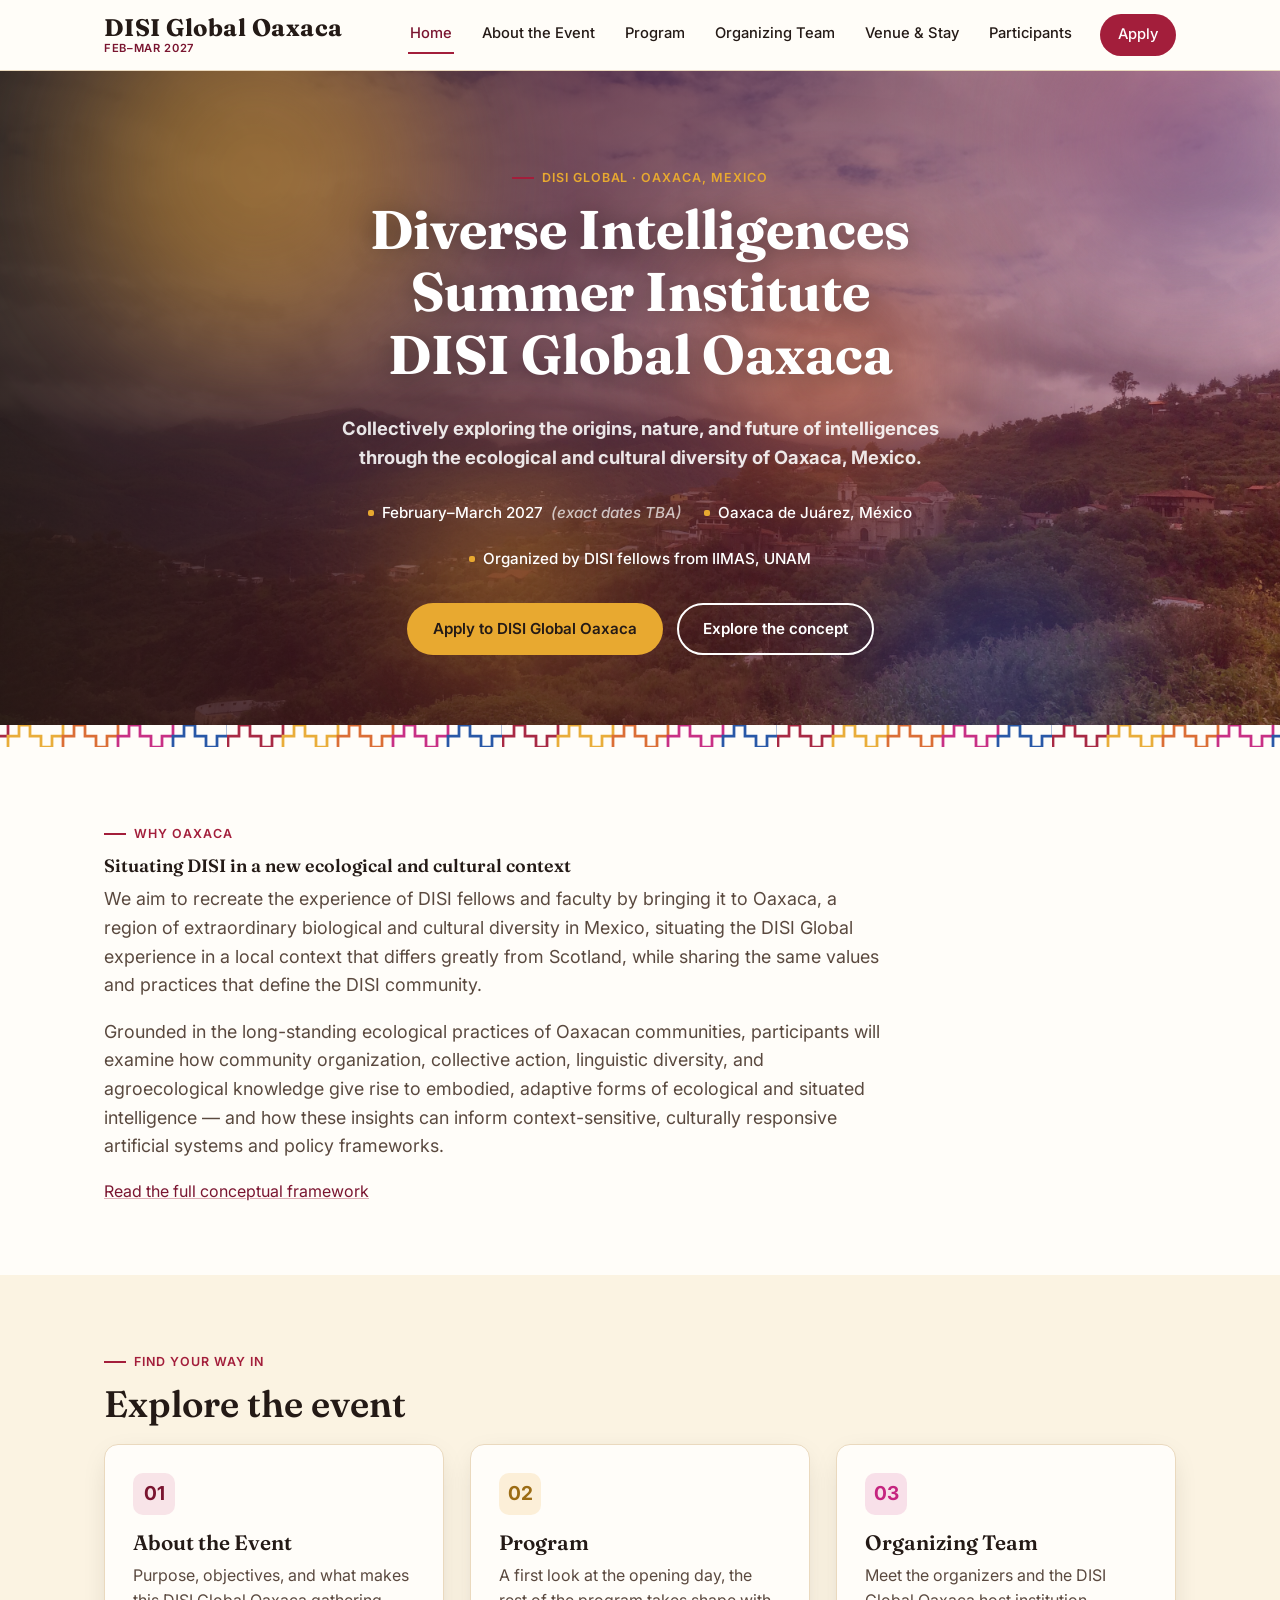
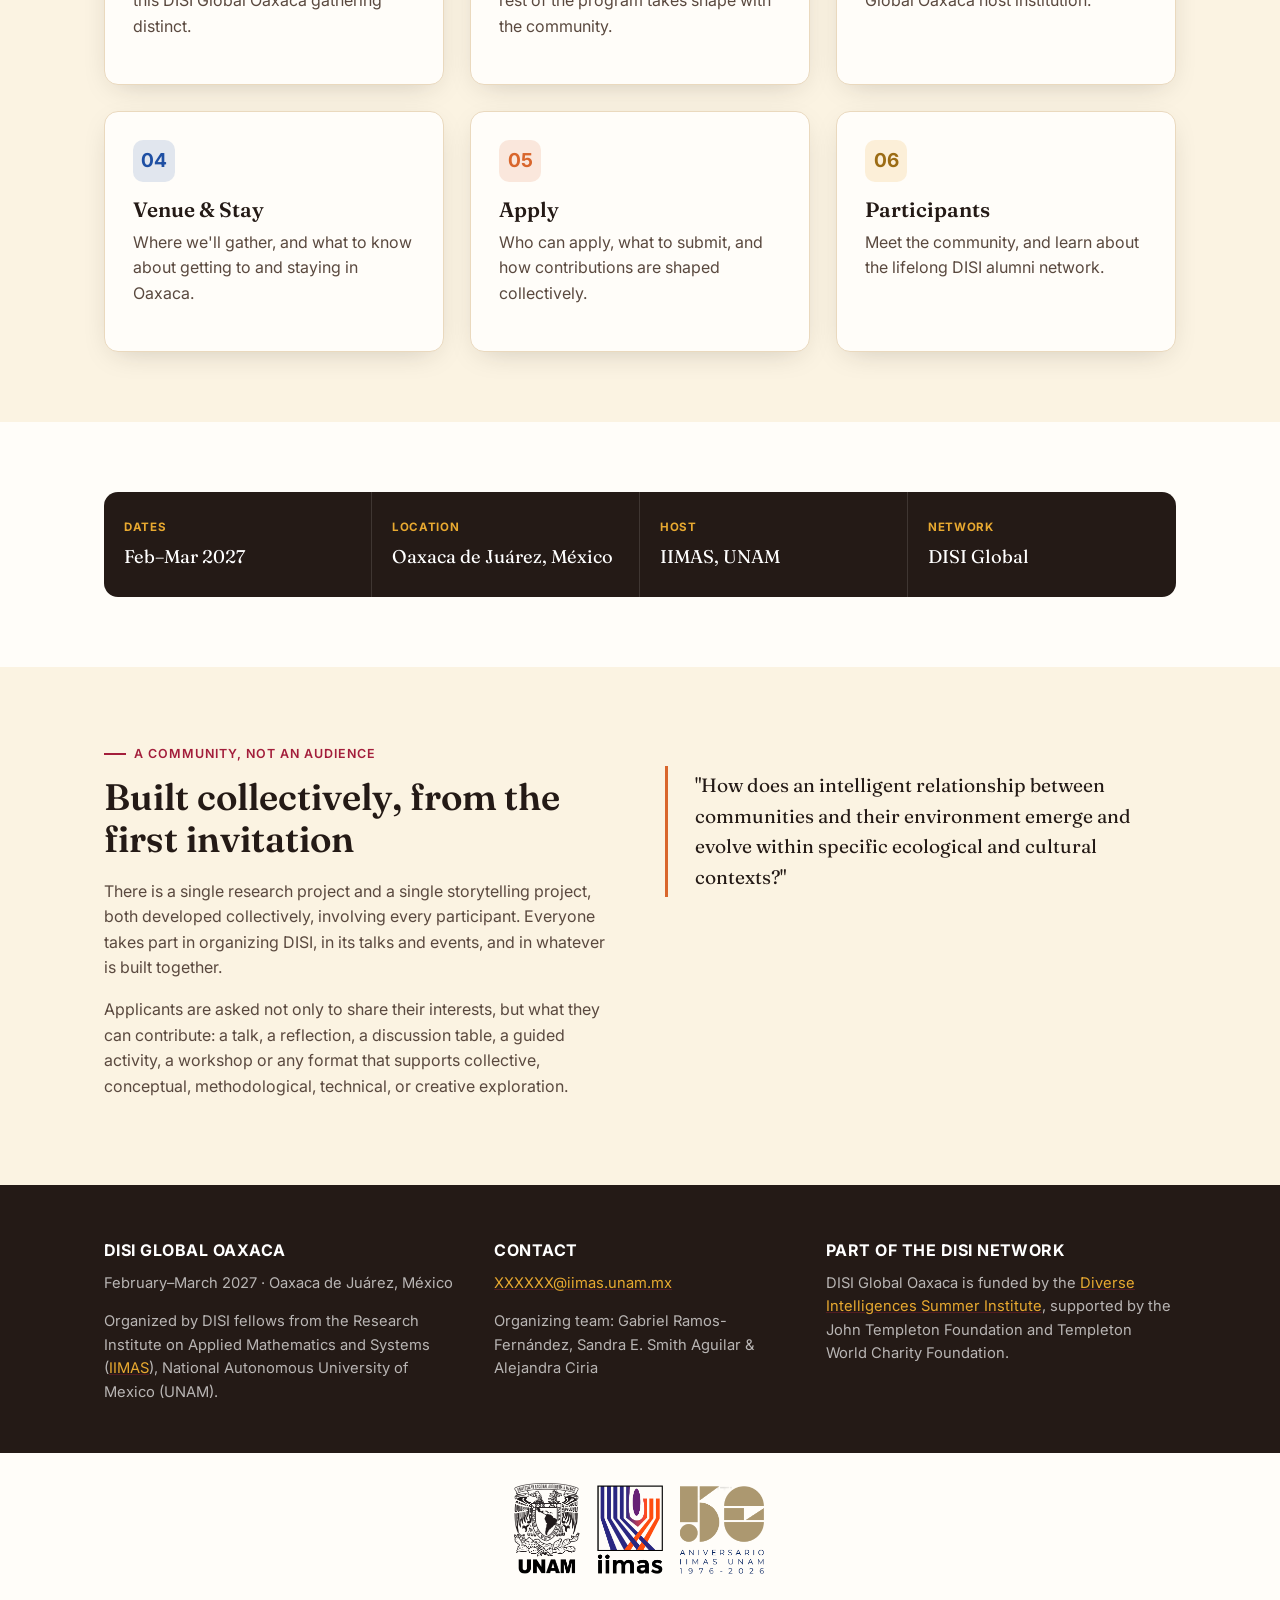
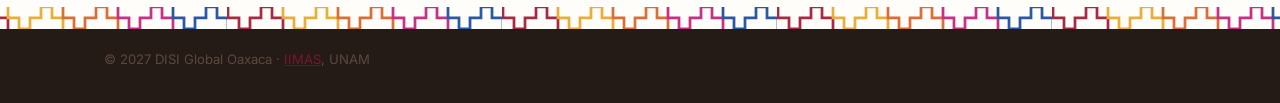
==== commit 7fd16678: "Update organizers and home copy" ====
--- a/index.html
+++ b/index.html
@@ -64,7 +64,7 @@
   <div class="container">
     <span class="eyebrow">Why Oaxaca</span>
     <h2 class="lead-text">Situating DISI in a new ecological and cultural context</h2>
-    <p class="lead-text">We aim to recreate the experience of DISI fellows and faculty by bringing it to Oaxaca, a region of extraordinary biological and cultural diversity, situating the DISI Global experience in a local context that differs greatly from Scotland, while sharing the same values and practices that define the DISI community.</p>
+    <p class="lead-text">We aim to recreate the experience of DISI fellows and faculty by bringing it to Oaxaca, a region of extraordinary biological and cultural diversity in Mexico, situating the DISI Global experience in a local context that differs greatly from Scotland, while sharing the same values and practices that define the DISI community.</p>
     <p class="lead-text">Grounded in the long-standing ecological practices of Oaxacan communities, participants will examine how community organization, collective action, linguistic diversity, and agroecological knowledge give rise to embodied, adaptive forms of ecological and situated intelligence — and how these insights can inform context-sensitive, culturally responsive artificial systems and policy frameworks.</p>
     <a href="about.html">Read the full conceptual framework</a>
   </div>
--- a/css/style.css
+++ b/css/style.css
@@ -290,10 +290,34 @@
 .page-hero {
   position: relative;
   overflow: hidden;
-  background: linear-gradient(135deg, var(--cochinilla), var(--wine));
+  background: var(--wine);
   color: #fff;
   padding: 64px 0 50px;
 }
+.page-hero::before {
+  content: "";
+  position: absolute;
+  inset: 0;
+  z-index: 1;
+  background: linear-gradient(120deg, rgba(36,26,22,0.90) 0%, rgba(74,15,34,0.76) 48%, rgba(163,30,59,0.42) 100%);
+  pointer-events: none;
+}
+.page-hero-media {
+  position: absolute;
+  inset: 0;
+  z-index: 0;
+  overflow: hidden;
+}
+.page-hero-image-layer {
+  position: absolute;
+  inset: 0;
+  background: url('../assets/analuisa-gamboa-DISI.jpg') center 60% / cover no-repeat;
+  opacity: 0;
+  transform: scale(1.02);
+  transition: opacity 1.2s ease;
+}
+.page-hero-image-layer.is-visible { opacity: 1; }
+.page-hero .container { position: relative; z-index: 2; }
 .page-hero .eyebrow { color: var(--marigold); }
 .page-hero .eyebrow::before { background: var(--marigold); }
 .page-hero p { color: rgba(255,255,255,0.85); max-width: 680px; }
@@ -425,7 +449,22 @@
   border-radius: var(--radius);
   padding: 26px;
   text-align: left;
-}
+  display: flex;
+  flex-direction: column;
+}
+.profile-photo {
+  width: 156px;
+  height: 156px;
+  max-width: 100%;
+  border-radius: 50%;
+  object-fit: cover;
+  object-position: center;
+  margin: 0 auto 18px;
+  border: 3px solid var(--paper);
+  box-shadow: 0 8px 24px -18px rgba(36,26,22,0.7);
+}
+.profile-photo-portrait { object-position: center 28%; }
+.profile-card h3 { margin-bottom: 0.3em; }
 .profile-avatar {
   width: 64px; height: 64px;
   border-radius: 50%;
@@ -443,8 +482,31 @@
   color: var(--terracotta);
   font-weight: 600;
   font-size: 0.85rem;
-  margin-bottom: 10px;
+  line-height: 1.45;
+  margin-bottom: 14px;
   display: block;
+}
+.profile-card p {
+  font-size: 0.92rem;
+  margin-bottom: 0.9em;
+}
+.profile-links {
+  display: flex;
+  flex-wrap: wrap;
+  gap: 10px;
+  margin-top: auto;
+  padding-top: 8px;
+}
+.profile-links a {
+  display: inline-flex;
+  align-items: center;
+  border: 1px solid var(--line);
+  border-radius: 999px;
+  padding: 6px 12px;
+  font-size: 0.82rem;
+  font-weight: 700;
+  text-decoration: none;
+  background: var(--cream);
 }
 
 /* ---------------------------------- empty state ------------------------------ */
@@ -511,16 +573,29 @@
 .footer-inner p { color: rgba(255,255,255,0.68); font-size: 0.92rem; }
 .footer-inner a { color: var(--marigold); }
 .footer-logo-row {
-  padding-bottom: 28px;
+  max-width: none;
+  width: 100%;
+  margin: 0;
+  padding: 30px 0 0;
+  background: var(--paper);
+}
+.footer-logo-row::after {
+  content: "";
+  display: block;
+  height: 22px;
+  margin-top: 28px;
+  background: url('../assets/pattern.svg') repeat-x center / auto 100%;
+  opacity: 0.95;
+  transform: scaleY(-1);
 }
 .footer-logo-link {
-  display: inline-flex;
+  display: flex;
   align-items: center;
+  justify-content: center;
+  width: min(100%, 460px);
   max-width: 460px;
-  background: rgba(255,255,255,0.96);
-  border-radius: 8px;
-  padding: 12px 16px;
-  box-shadow: 0 12px 34px -24px rgba(0,0,0,0.75);
+  margin: 0 auto;
+  padding: 0 24px;
 }
 .footer-logo-link img {
   display: block;
@@ -529,7 +604,7 @@
   object-fit: contain;
 }
 .footer-bottom {
-  border-top: 1px solid rgba(255,255,255,0.12);
+  border-top: none;
   padding-top: 20px;
   font-size: 0.82rem;
   color: rgba(255,255,255,0.55);
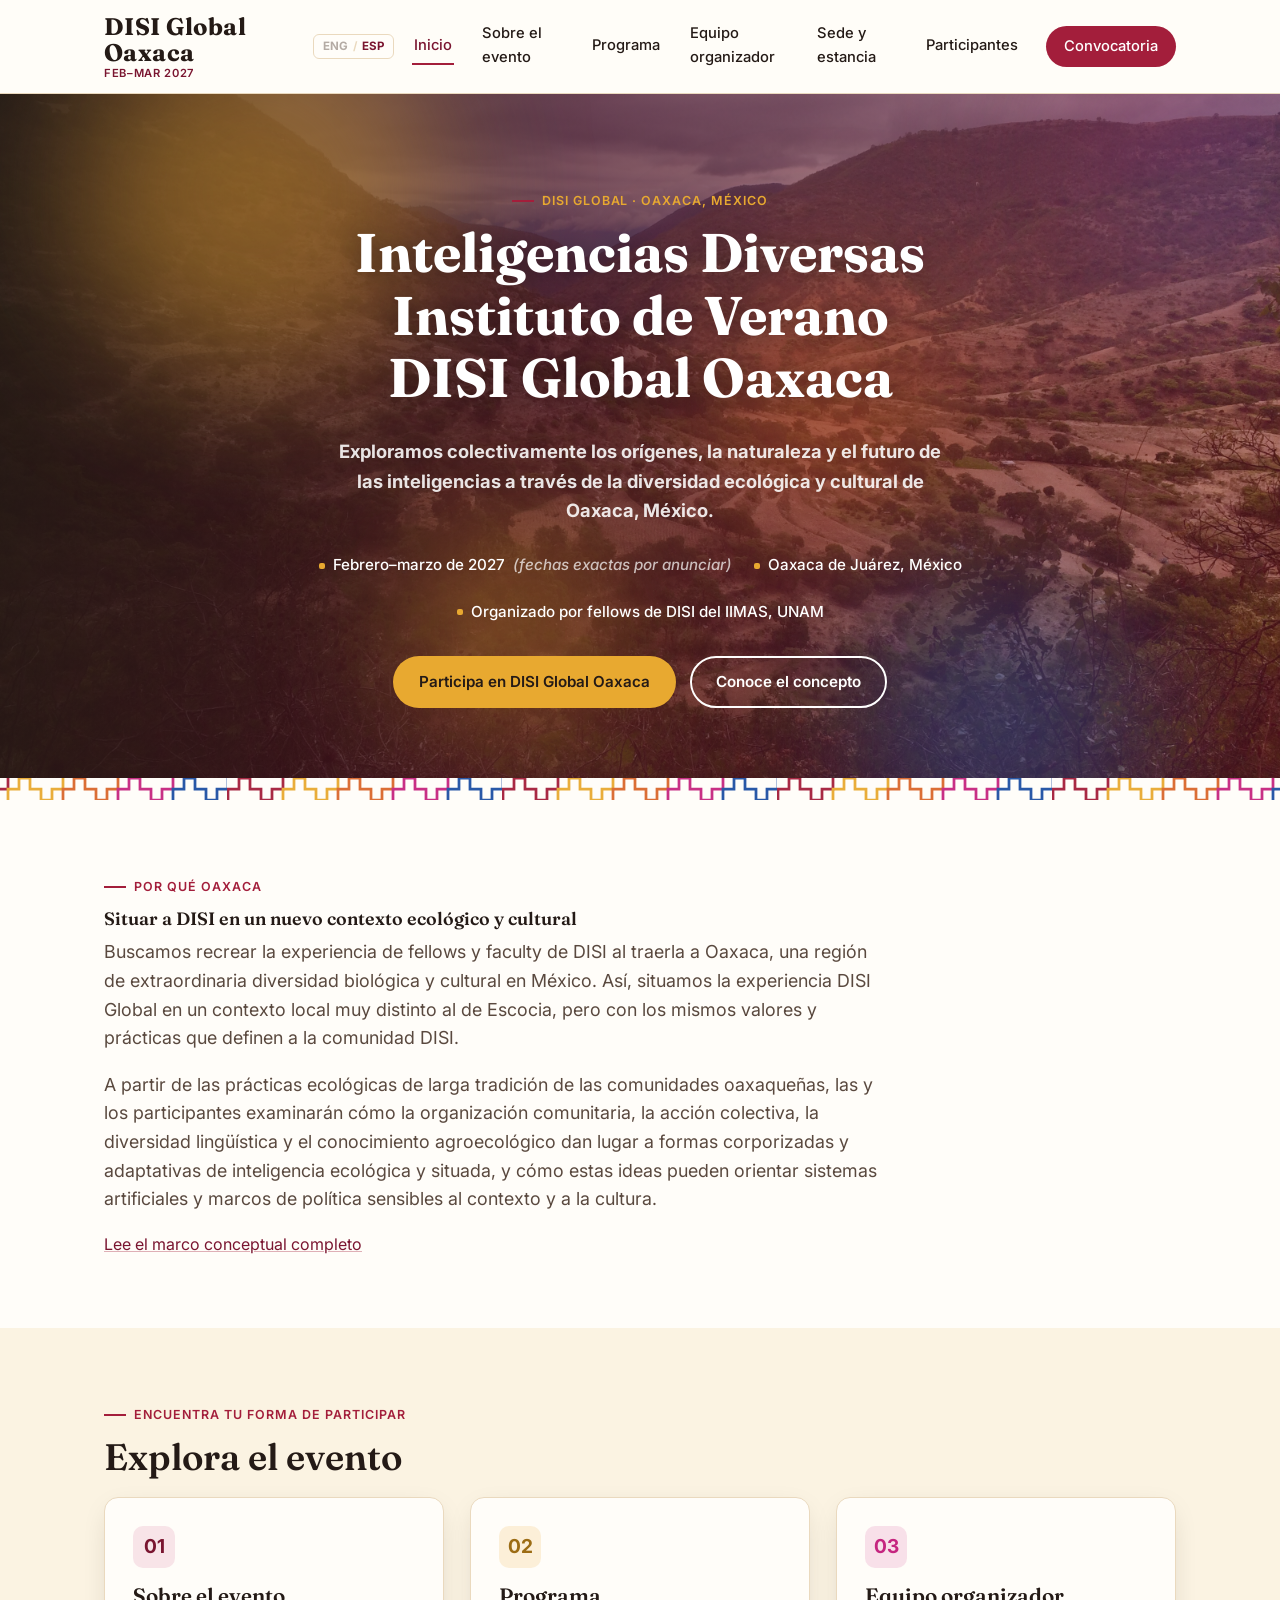
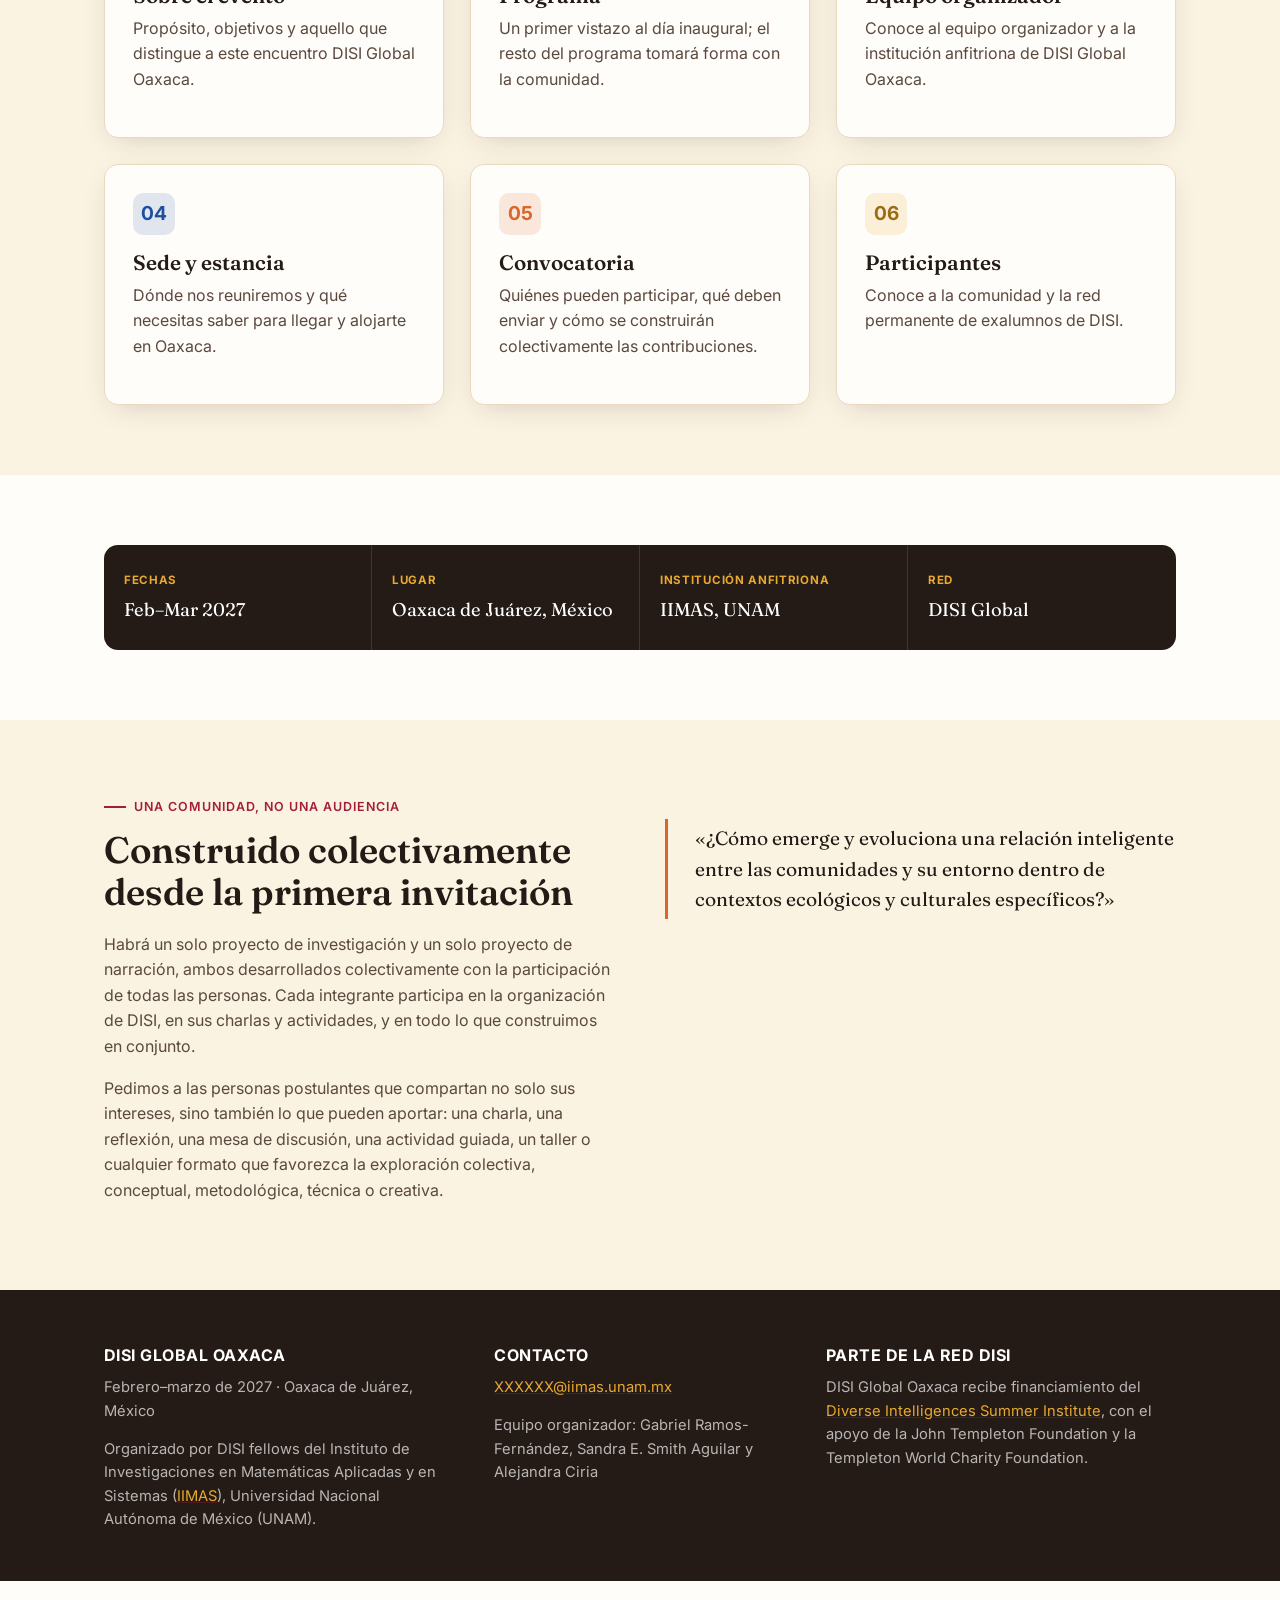
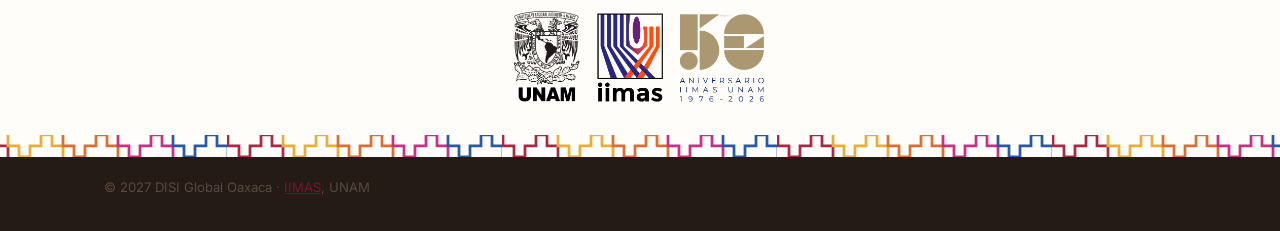
==== commit 1f314b8a: "Add Spanish default and language switch" ====
--- a/index.html
+++ b/index.html
@@ -1,5 +1,5 @@
 <!DOCTYPE html>
-<html lang="en">
+<html lang="es">
 <head>
 <meta charset="UTF-8">
 <meta name="viewport" content="width=device-width, initial-scale=1.0">
@@ -161,6 +161,7 @@
   </div>
 </footer>
 
+<script src="js/i18n.js"></script>
 <script src="js/main.js"></script>
 </body>
 </html>
--- a/css/style.css
+++ b/css/style.css
@@ -152,6 +152,26 @@
   border-bottom: none;
 }
 .site-nav a.nav-cta:hover { background: var(--terracotta); color: #fff; }
+
+.language-switch {
+  display: inline-flex;
+  align-items: center;
+  gap: 5px;
+  margin-left: auto;
+  margin-right: 18px;
+  padding: 6px 9px;
+  border: 1px solid var(--line);
+  border-radius: 6px;
+  background: var(--paper);
+  color: var(--ink-soft);
+  font: 700 0.72rem/1 var(--font-body);
+  letter-spacing: 0;
+  cursor: pointer;
+}
+.language-switch:hover { border-color: var(--cochinilla); }
+.language-switch span[data-lang] { opacity: 0.45; }
+.language-switch span[data-lang].is-active { color: var(--cochinilla-dark); opacity: 1; }
+.language-divider { color: var(--line); }
 
 .nav-toggle {
   display: none;
@@ -641,15 +661,7 @@
 }
 
 /* ---------------------------------- responsive ------------------------------ */
-@media (max-width: 900px) {
-  .grid-3, .grid-4 { grid-template-columns: repeat(2, 1fr); }
-  .footer-inner { grid-template-columns: 1fr; gap: 28px; }
-  .two-col { grid-template-columns: 1fr; gap: 30px; }
-  .facts-strip { grid-template-columns: repeat(2, 1fr); }
-  .facts-strip .fact:nth-child(2) { border-right: none; }
-}
-
-@media (max-width: 720px) {
+@media (max-width: 1040px) {
   .nav-toggle { display: flex; }
   .site-nav {
     position: absolute;
@@ -664,6 +676,19 @@
   }
   .site-nav.open { display: flex; }
   .site-nav a.nav-cta { margin-top: 6px; }
+}
+
+@media (max-width: 900px) {
+  .grid-3, .grid-4 { grid-template-columns: repeat(2, 1fr); }
+  .footer-inner { grid-template-columns: 1fr; gap: 28px; }
+  .two-col { grid-template-columns: 1fr; gap: 30px; }
+  .facts-strip { grid-template-columns: repeat(2, 1fr); }
+  .facts-strip .fact:nth-child(2) { border-right: none; }
+}
+
+@media (max-width: 720px) {
+  .brand-mark { font-size: 1.25rem; }
+  .language-switch { margin-left: auto; margin-right: 6px; }
   .grid-2, .grid-3, .grid-4 { grid-template-columns: 1fr; }
   .facts-strip { grid-template-columns: 1fr; }
   .facts-strip .fact { border-right: none; border-bottom: 1px solid rgba(255,255,255,0.12); }
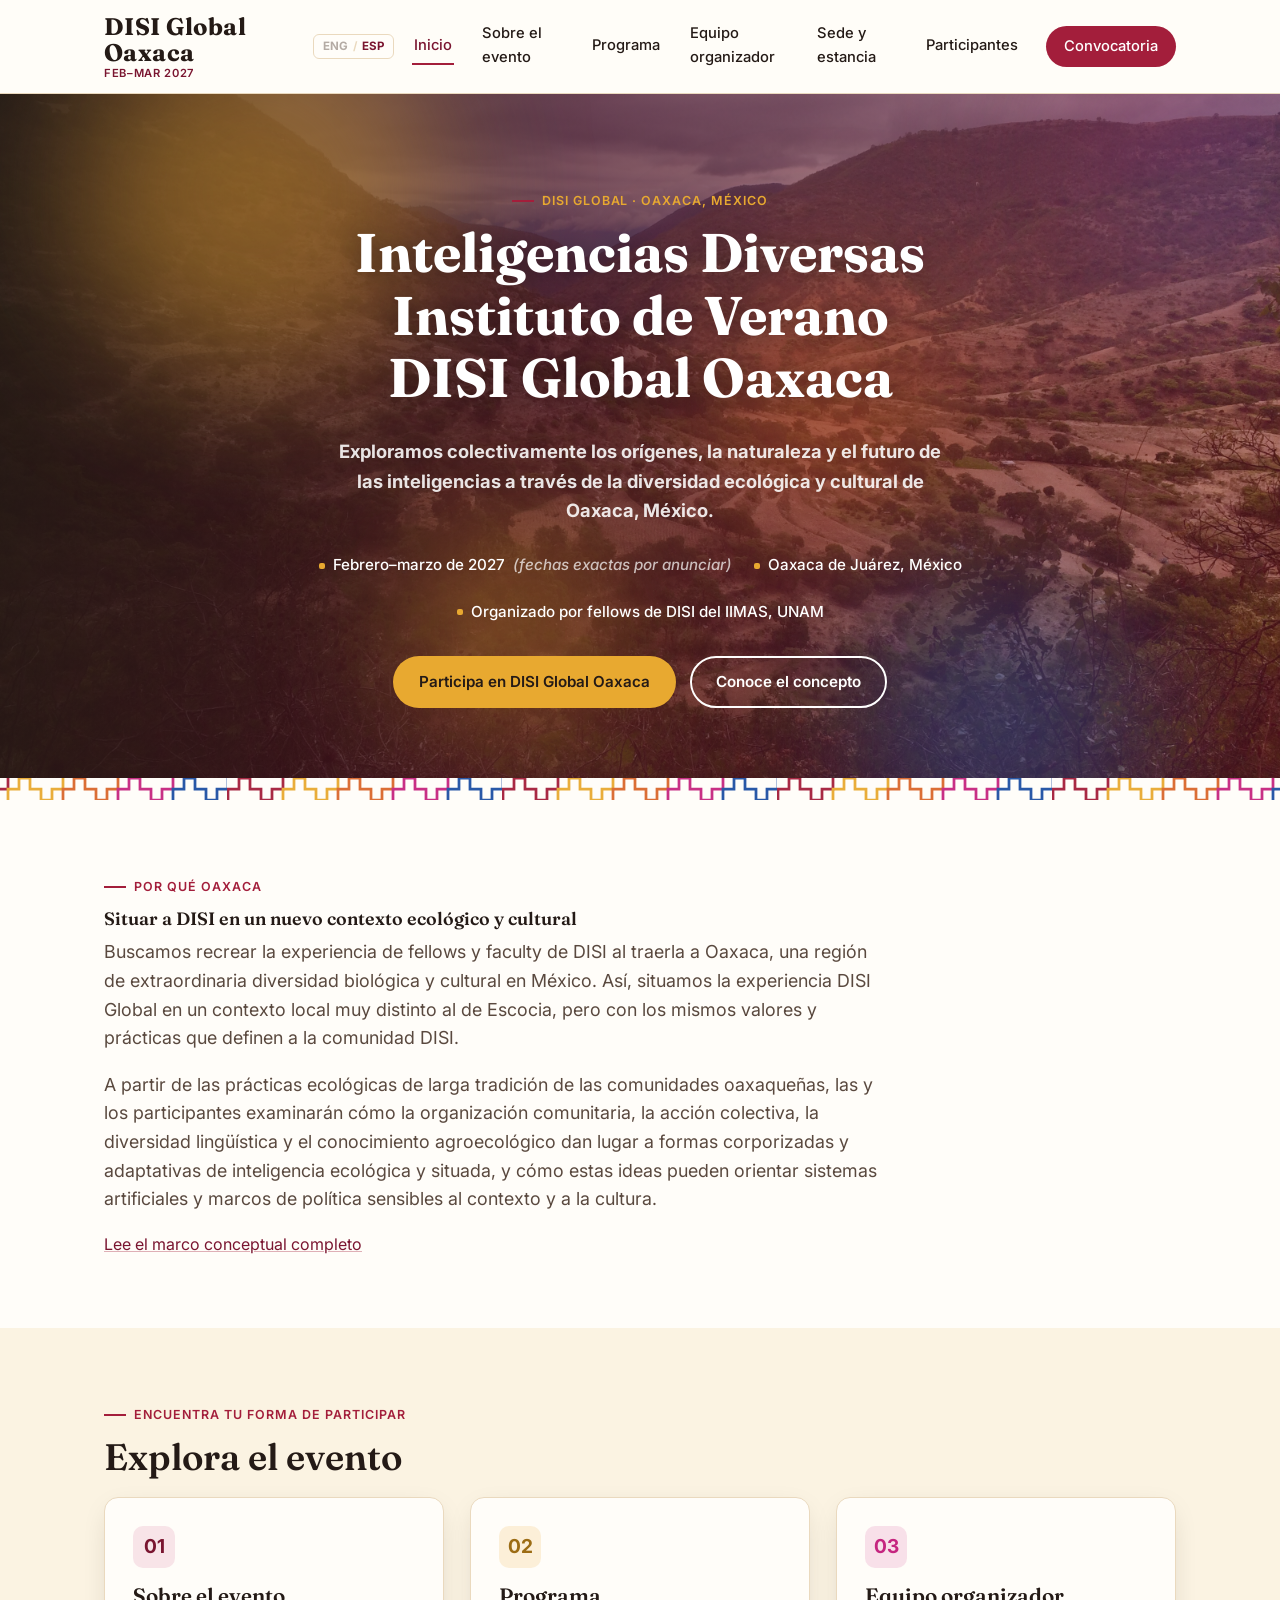
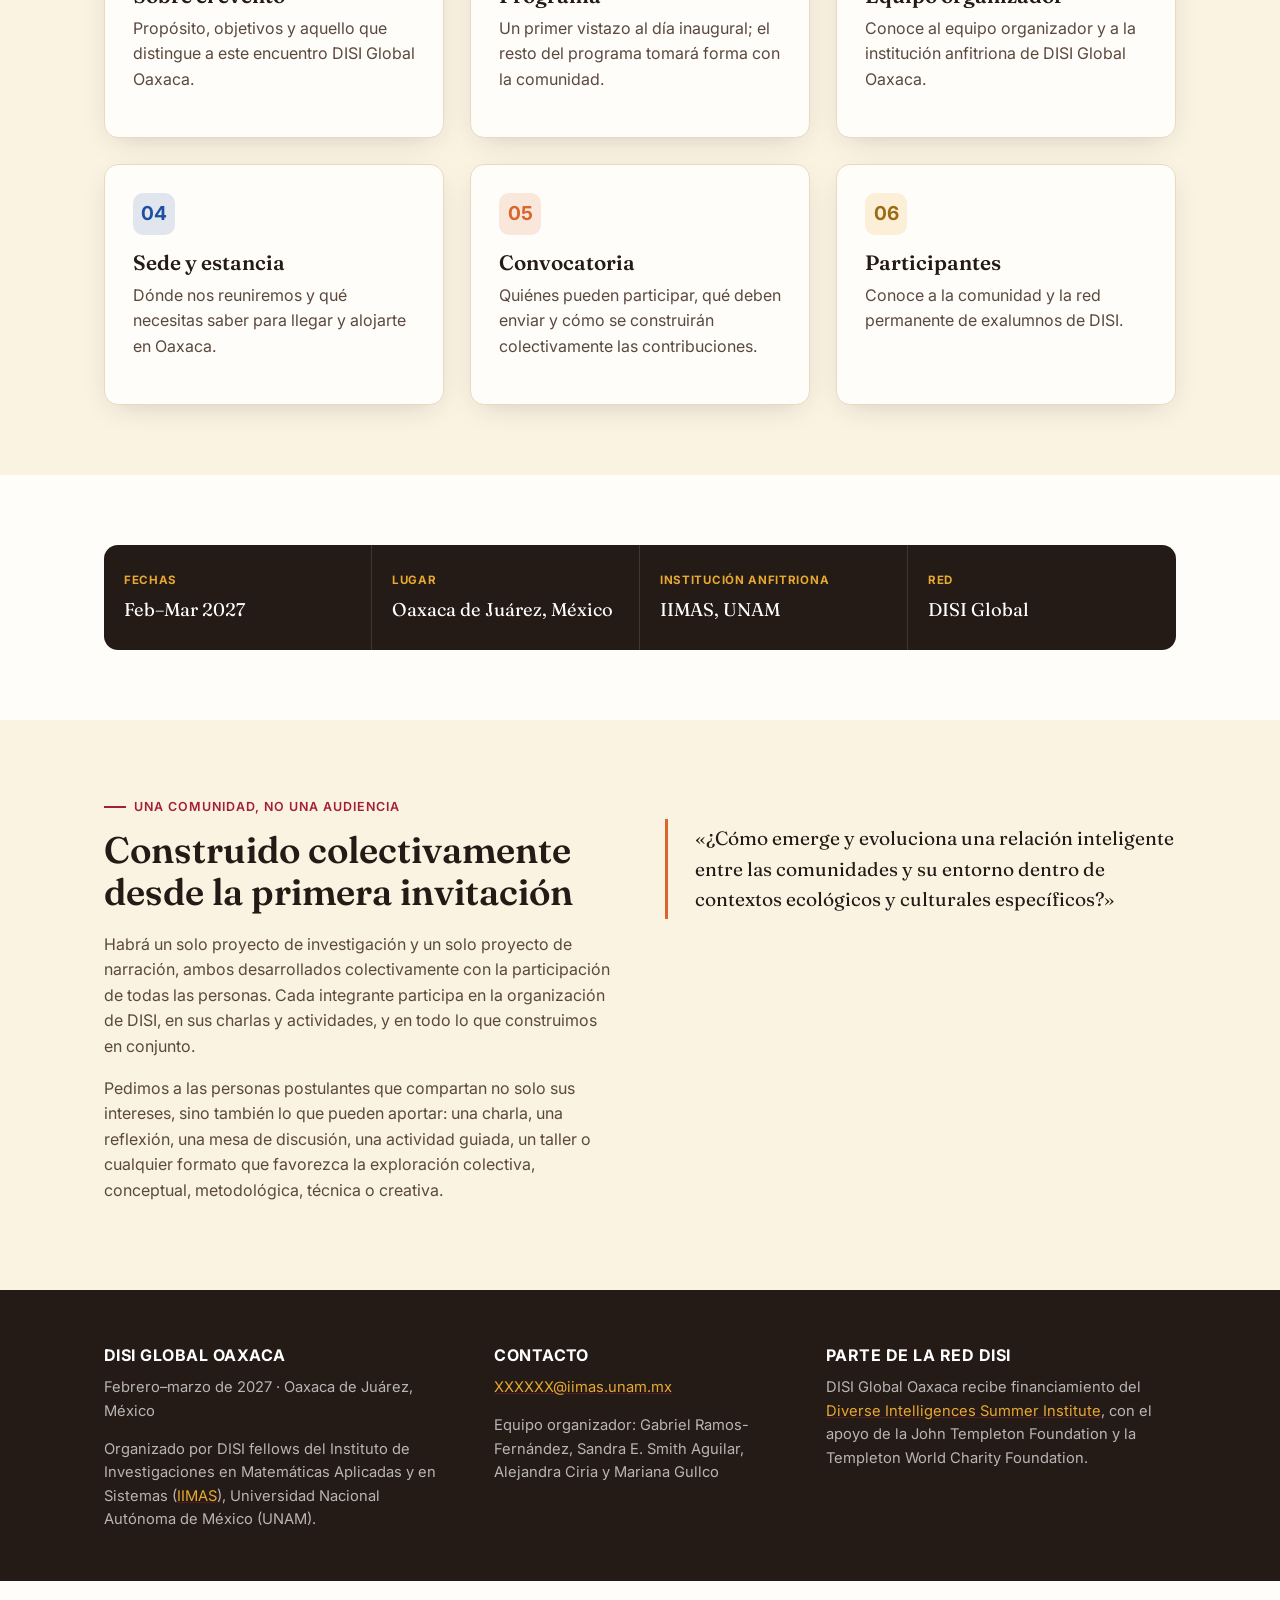
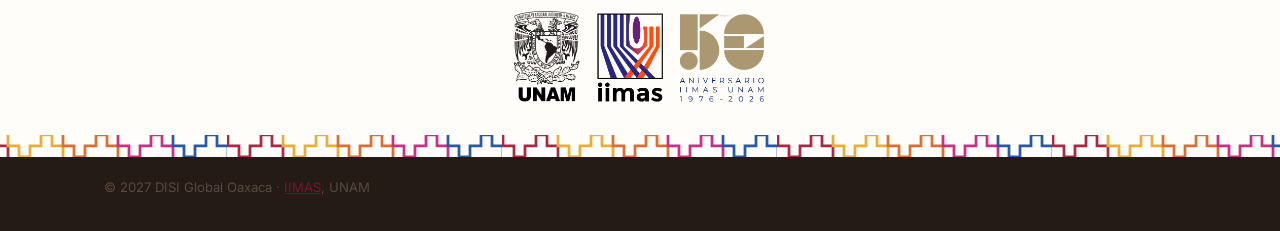
==== commit f6dbbfa4: "Add Mariana Gullco to organizing team" ====
--- a/index.html
+++ b/index.html
@@ -144,7 +144,7 @@
     <div>
       <h3>Contact</h3>
       <p><a href="mailto:XXXXXX@iimas.unam.mx">XXXXXX@iimas.unam.mx</a></p>
-      <p>Organizing team: Gabriel Ramos-Fernández, Sandra E. Smith Aguilar &amp; Alejandra Ciria</p>
+      <p>Organizing team: Gabriel Ramos-Fernández, Sandra E. Smith Aguilar, Alejandra Ciria &amp; Mariana Gullco</p>
     </div>
     <div>
       <h3>Part of the DISI Network</h3>
--- a/css/style.css
+++ b/css/style.css
@@ -484,6 +484,8 @@
   box-shadow: 0 8px 24px -18px rgba(36,26,22,0.7);
 }
 .profile-photo-portrait { object-position: center 28%; }
+.profile-photo-mariana { object-position: 78% center; }
+.organizer-grid .profile-card { height: 100%; }
 .profile-card h3 { margin-bottom: 0.3em; }
 .profile-avatar {
   width: 64px; height: 64px;
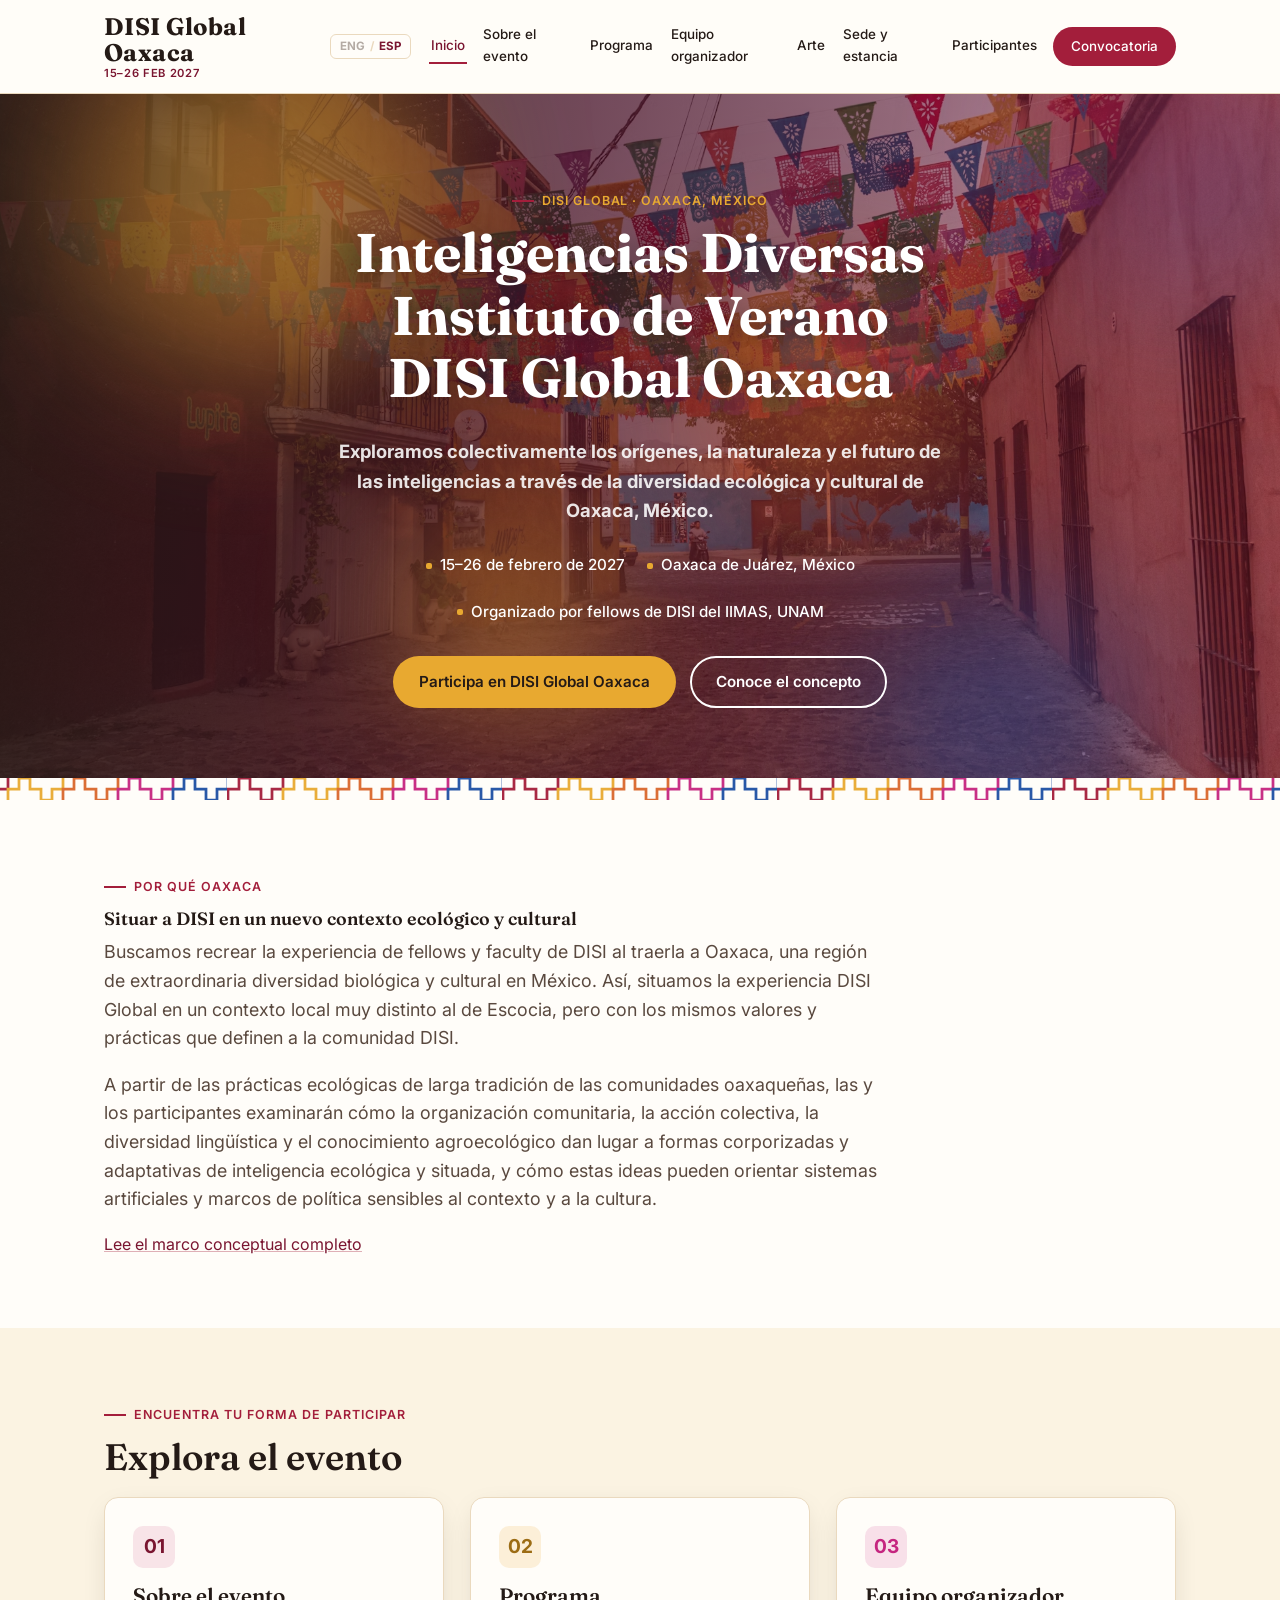
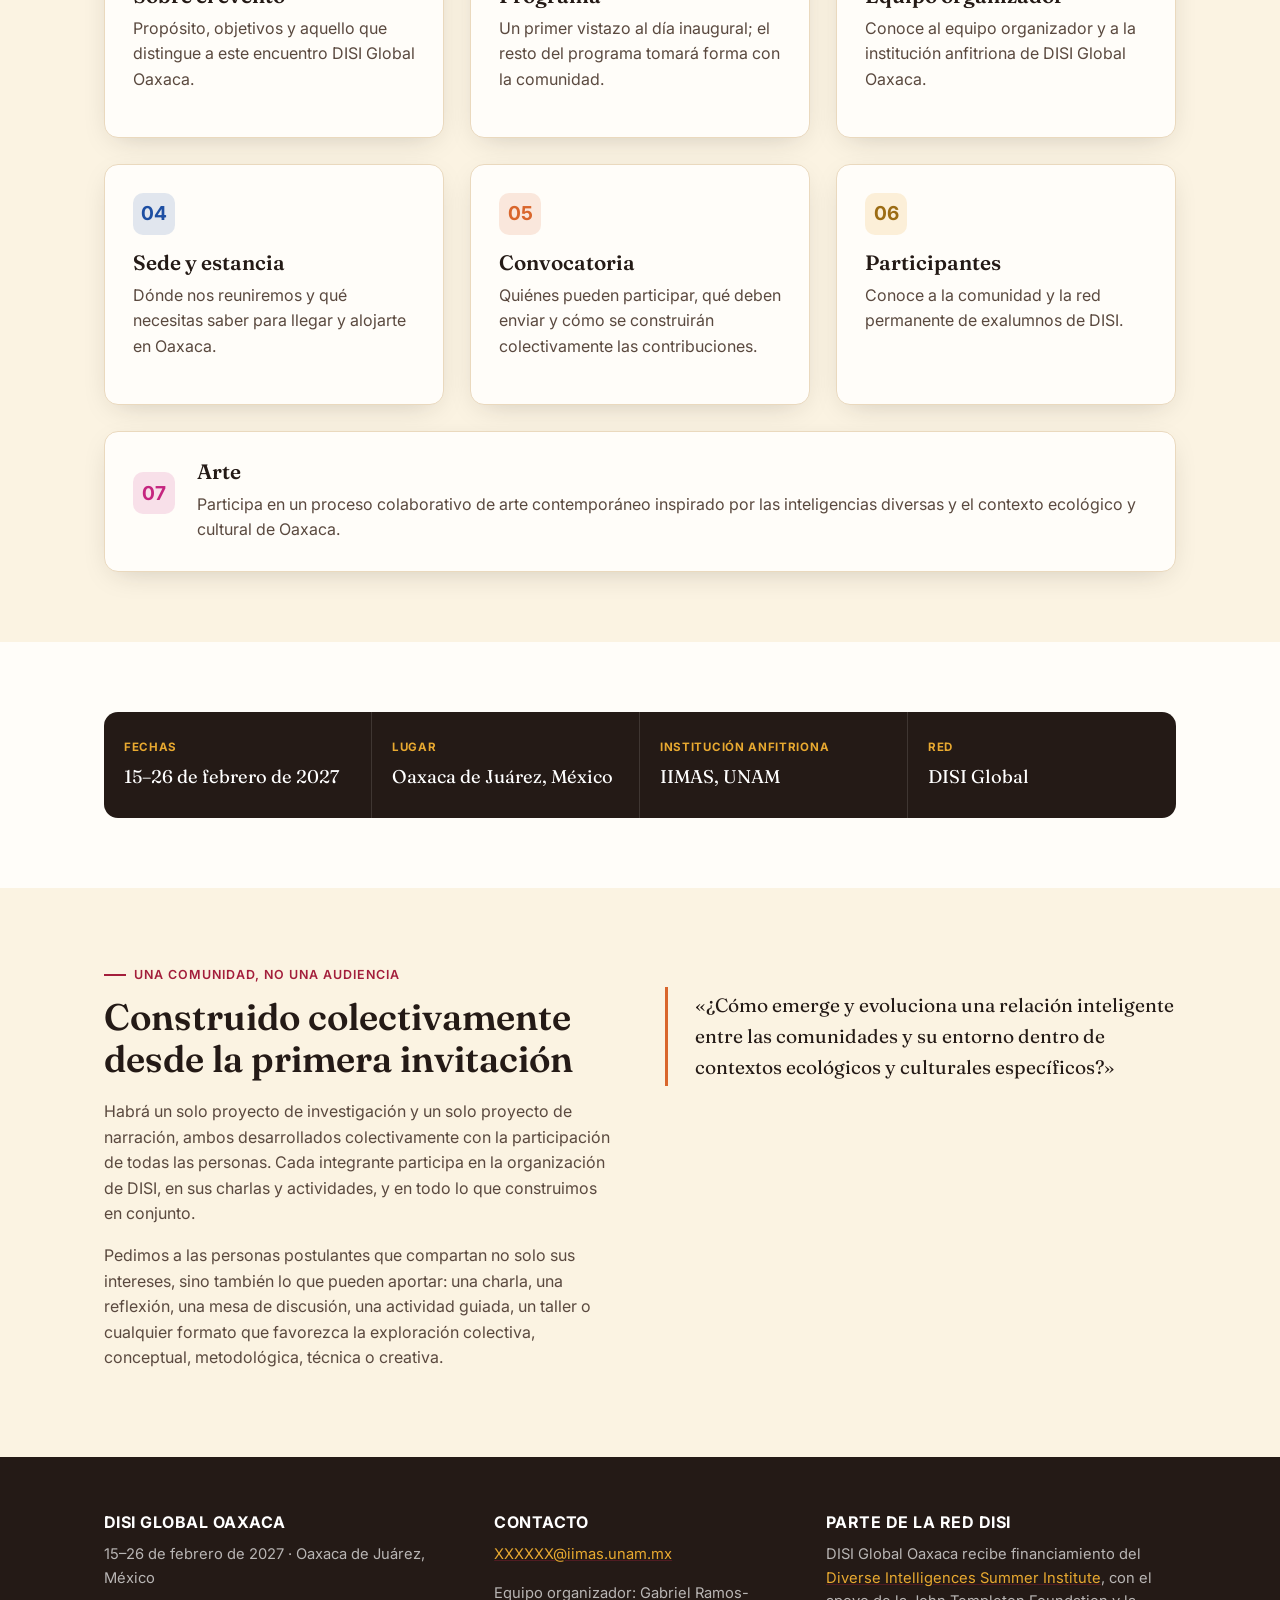
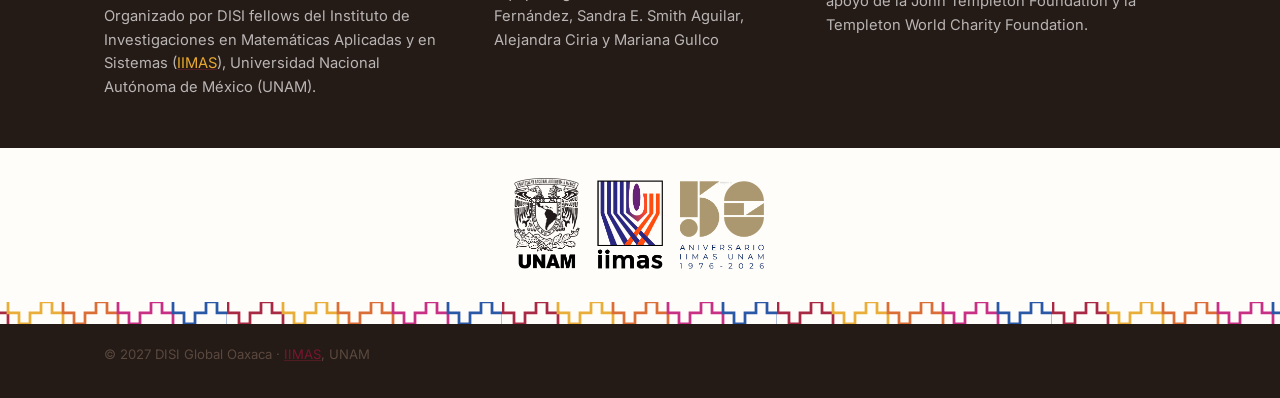
==== commit 3feb344e: "Add art section and confirm venue dates" ====
--- a/index.html
+++ b/index.html
@@ -4,7 +4,7 @@
 <meta charset="UTF-8">
 <meta name="viewport" content="width=device-width, initial-scale=1.0">
 <title>DISI Global Oaxaca — Diverse Intelligences Summer Institute</title>
-<meta name="description" content="DISI Global Oaxaca (February–March 2027) explores ecological and situated intelligence across biological, social, and artificial systems, grounded in the cultural and biological diversity of Oaxaca, Mexico.">
+<meta name="description" content="DISI Global Oaxaca (February 15–26, 2027) explores ecological and situated intelligence across biological, social, and artificial systems, grounded in the cultural and biological diversity of Oaxaca, Mexico.">
 <link rel="icon" href="assets/favicon.svg" type="image/svg+xml">
 <link rel="stylesheet" href="css/style.css">
 </head>
@@ -14,7 +14,7 @@
   <div class="container header-inner">
     <a href="index.html" class="brand">
       <span class="brand-mark">DISI Global Oaxaca</span>
-      <span class="brand-sub">Feb–Mar 2027</span>
+      <span class="brand-sub">15–26 Feb 2027</span>
     </a>
     <button class="nav-toggle" aria-label="Toggle menu" aria-expanded="false">
       <span></span><span></span><span></span>
@@ -24,6 +24,7 @@
       <a href="about.html">About the Event</a>
       <a href="program.html">Program</a>
       <a href="organizers.html">Organizing Team</a>
+      <a href="art.html">Art</a>
       <a href="venue.html">Venue &amp; Stay</a>
       <a href="participants.html">Participants</a>
       <a href="apply.html" class="nav-cta">Apply</a>
@@ -48,7 +49,7 @@
     <h1>Diverse Intelligences<br>Summer Institute<br>DISI Global Oaxaca</h1>
     <p class="lede"><strong>Collectively exploring the origins, nature, and future of intelligences through the ecological and cultural diversity of Oaxaca, Mexico.</strong></p>
     <div class="meta-row">
-      <span>February–March 2027 <em style="opacity:.7">(exact dates TBA)</em></span>
+      <span>February 15–26, 2027</span>
       <span>Oaxaca de Juárez, México</span>
       <span>Organized by DISI fellows from IIMAS, UNAM</span>
     </div>
@@ -105,6 +106,13 @@
         <h3>Participants</h3>
         <p>Meet the community, and learn about the lifelong DISI alumni network.</p>
       </a>
+      <a href="art.html" class="card card-wide" style="text-decoration:none;">
+        <div class="card-icon magenta">07</div>
+        <div>
+          <h3>Art</h3>
+          <p>Join a collaborative contemporary art process shaped by diverse intelligences and the ecological and cultural context of Oaxaca.</p>
+        </div>
+      </a>
     </div>
   </div>
 </section>
@@ -112,7 +120,7 @@
 <section>
   <div class="container">
     <div class="facts-strip">
-      <div class="fact"><div class="label">Dates</div><div class="value">Feb–Mar 2027</div></div>
+      <div class="fact"><div class="label">Dates</div><div class="value">February 15–26, 2027</div></div>
       <div class="fact"><div class="label">Location</div><div class="value">Oaxaca de Juárez, México</div></div>
       <div class="fact"><div class="label">Host</div><div class="value">IIMAS, UNAM</div></div>
       <div class="fact"><div class="label">Network</div><div class="value">DISI Global</div></div>
@@ -138,7 +146,7 @@
   <div class="container footer-inner">
     <div>
       <h3>DISI Global Oaxaca</h3>
-      <p>February–March 2027 · Oaxaca de Juárez, México</p>
+      <p>February 15–26, 2027 · Oaxaca de Juárez, México</p>
       <p>Organized by DISI fellows from the Research Institute on Applied Mathematics and Systems (<a href="https://www.iimas.unam.mx/" target="_blank" rel="noopener noreferrer">IIMAS</a>), National Autonomous University of Mexico (UNAM).</p>
     </div>
     <div>
--- a/css/style.css
+++ b/css/style.css
@@ -131,10 +131,10 @@
 .site-nav {
   display: flex;
   align-items: center;
-  gap: 26px;
+  gap: 14px;
 }
 .site-nav a {
-  font-size: 0.92rem;
+  font-size: 0.84rem;
   font-weight: 500;
   color: var(--charcoal);
   text-decoration: none;
@@ -368,6 +368,14 @@
 }
 .card:hover { transform: translateY(-3px); }
 .card h3 { margin-bottom: 0.4em; }
+.card-wide {
+  grid-column: 1 / -1;
+  display: flex;
+  align-items: center;
+  gap: 22px;
+}
+.card-wide p { margin-bottom: 0; }
+.card-wide .card-icon { flex: 0 0 auto; margin-bottom: 0; }
 .card .card-icon {
   width: 42px; height: 42px;
   border-radius: 10px;
@@ -663,7 +671,7 @@
 }
 
 /* ---------------------------------- responsive ------------------------------ */
-@media (max-width: 1040px) {
+@media (max-width: 1180px) {
   .nav-toggle { display: flex; }
   .site-nav {
     position: absolute;
@@ -692,6 +700,8 @@
   .brand-mark { font-size: 1.25rem; }
   .language-switch { margin-left: auto; margin-right: 6px; }
   .grid-2, .grid-3, .grid-4 { grid-template-columns: 1fr; }
+  .card-wide { display: block; }
+  .card-wide .card-icon { margin-bottom: 16px; }
   .facts-strip { grid-template-columns: 1fr; }
   .facts-strip .fact { border-right: none; border-bottom: 1px solid rgba(255,255,255,0.12); }
   .footer-logo-link { width: 100%; justify-content: center; }
